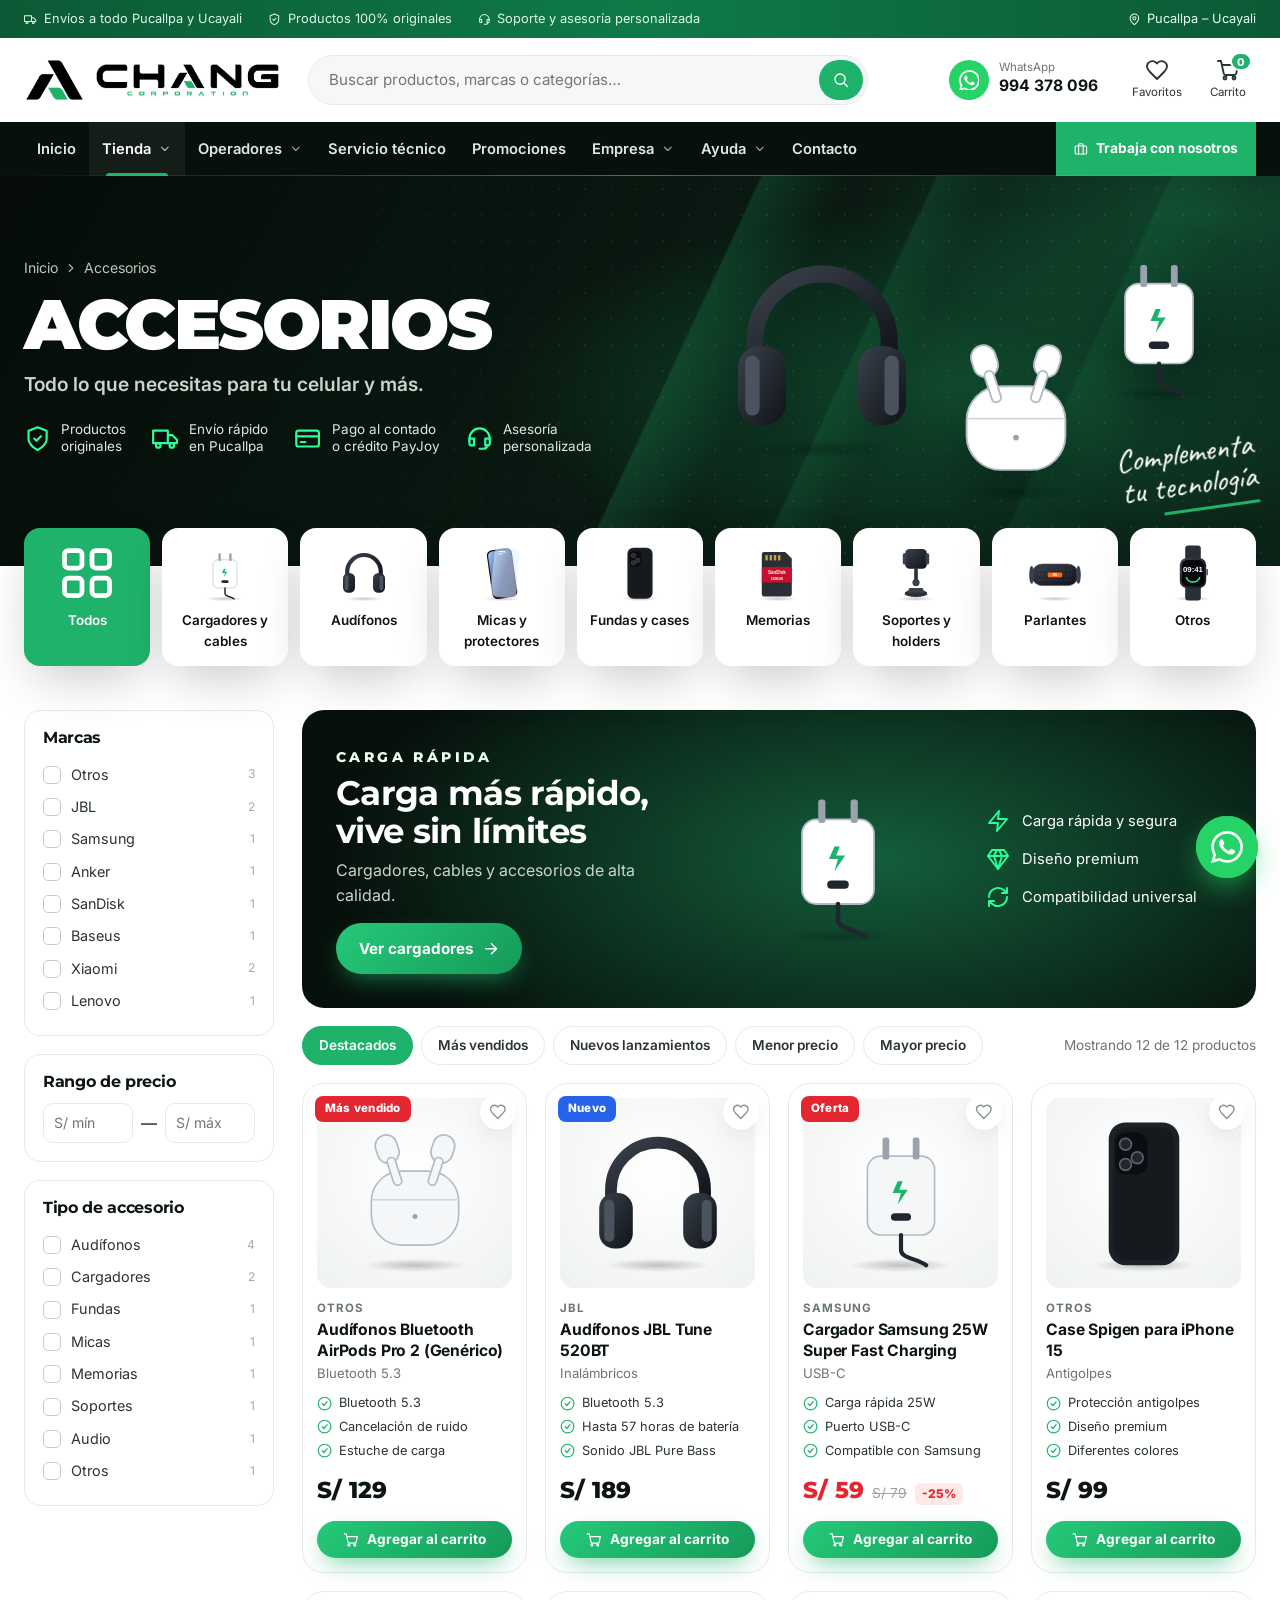
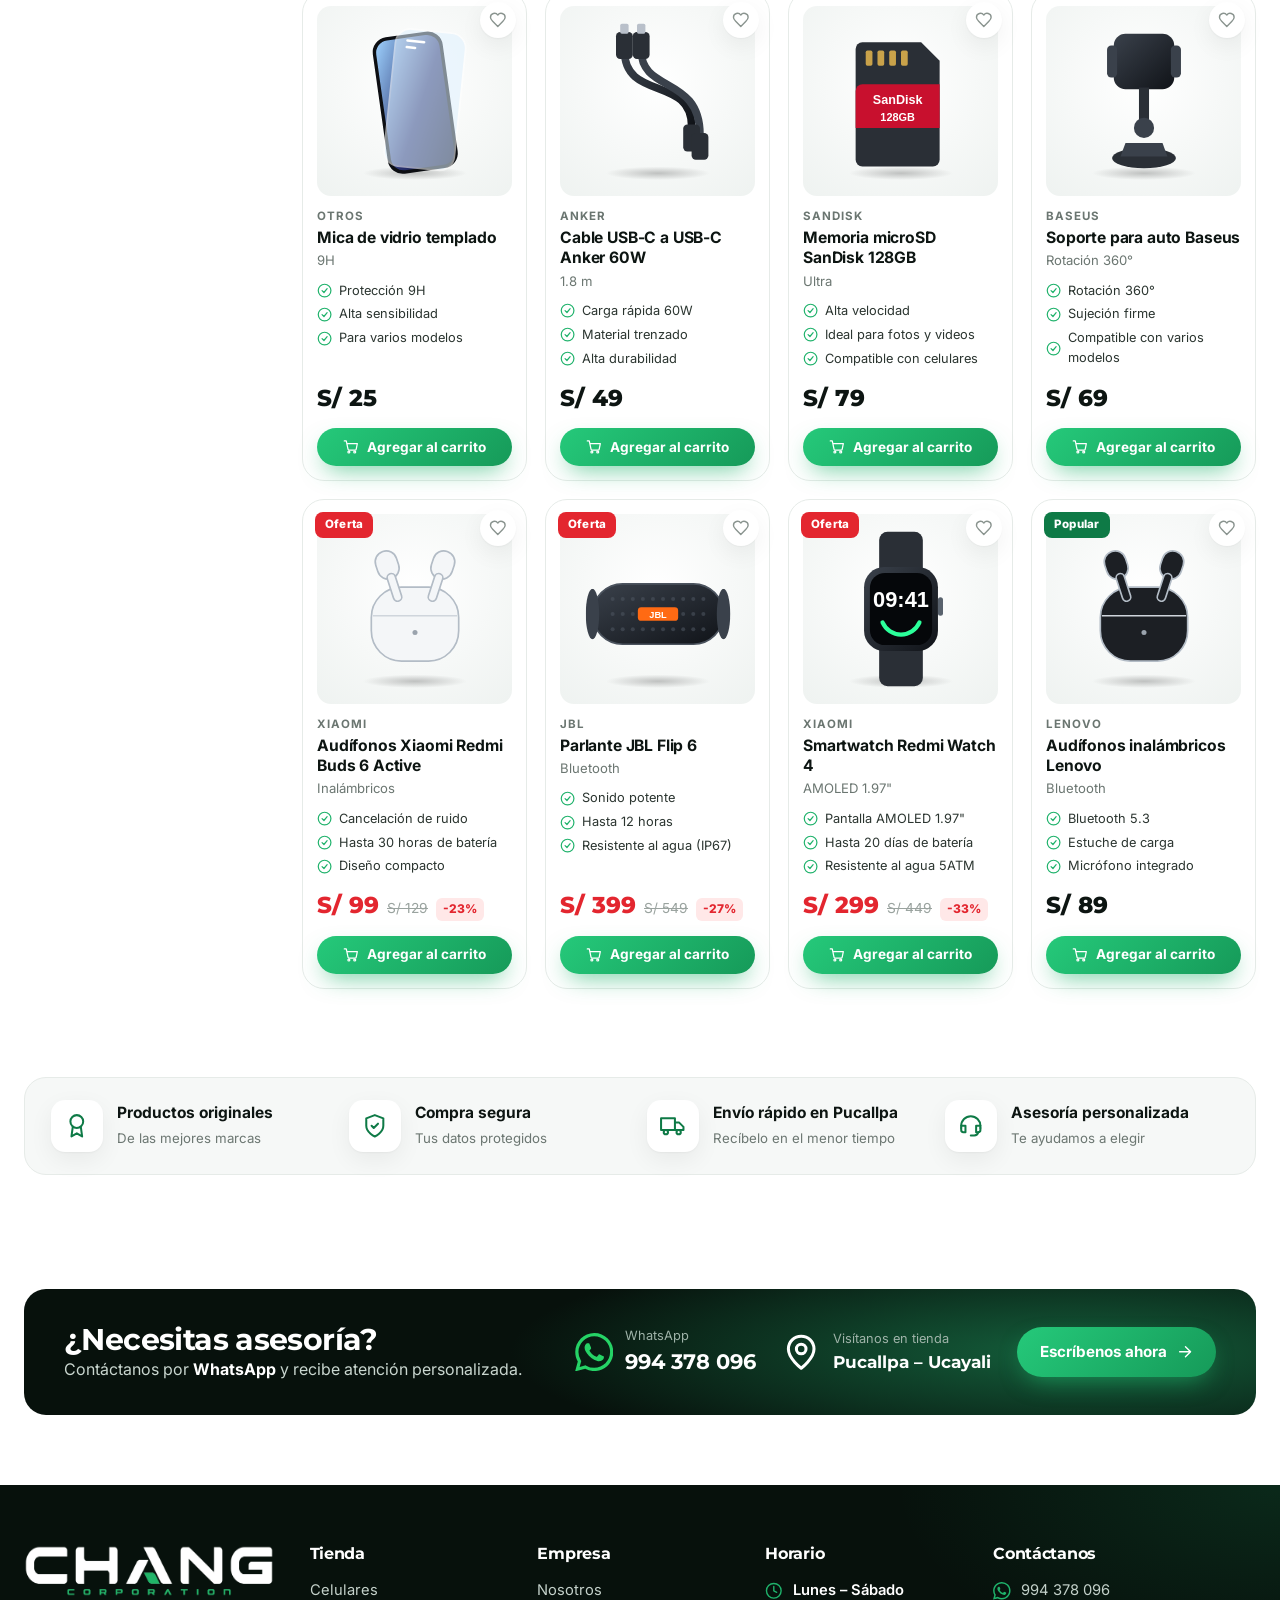
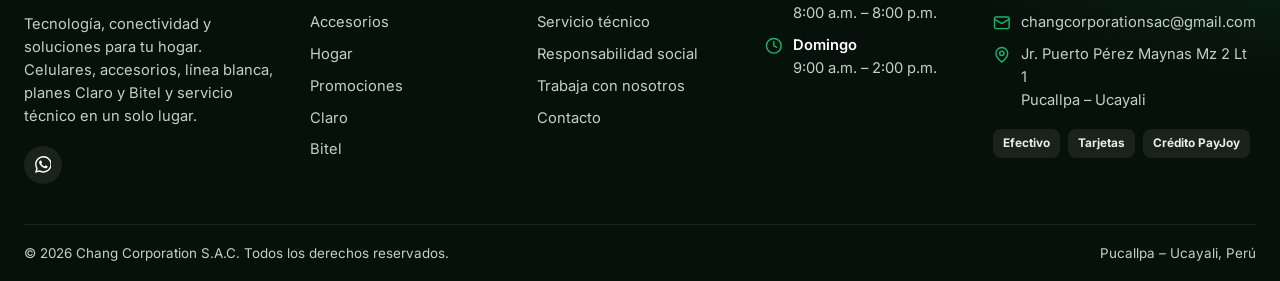
==== accesorios.html @ 21d93b14 "Chang Corporation: web con 47 celulares reales y precios Co-Authored-By: Claude Opus 4.8 <noreply@an" ====
<!DOCTYPE html>
<html lang="es">
<head>
<meta charset="utf-8">
<meta name="viewport" content="width=device-width,initial-scale=1">
<title>Accesorios | Chang Corporation – Pucallpa</title>
<meta name="description" content="Audífonos, cargadores, cables, micas, cases, memorias y más para tu celular en Pucallpa.">
<meta name="theme-color" content="#07110c">
<meta property="og:type" content="website">
<meta property="og:title" content="Accesorios | Chang Corporation – Pucallpa">
<meta property="og:description" content="Audífonos, cargadores, cables, micas, cases, memorias y más para tu celular en Pucallpa.">
<meta property="og:image" content="img/og-image.jpg">
<link rel="icon" type="image/png" href="img/favicon-32.png">
<link rel="apple-touch-icon" href="img/apple-touch-icon.png">
<link rel="preconnect" href="https://fonts.googleapis.com">
<link rel="preconnect" href="https://fonts.gstatic.com" crossorigin>
<link href="https://fonts.googleapis.com/css2?family=Caveat:wght@600;700&family=Inter:wght@400;500;600;700;800&family=Montserrat:ital,wght@0,600;0,700;0,800;0,900;1,900&display=swap" rel="stylesheet">
<link rel="stylesheet" href="css/styles.css">
</head>
<body data-page="accesorios">
<div class="loader"><img src="img/icono-a.png" alt=""></div>
<div id="site-header"></div>
<main>
<section class="phero "><div class="slide-bg"></div><div class="wrap">
  <div class="reveal-s ph-txt">
    <div class="crumbs"><a href="index.html">Inicio</a><span data-ic="right"></span><span>Accesorios</span></div>
    <h1>Accesorios</h1><p class="lead">Todo lo que necesitas para tu celular y más.</p>
    <div class="s-feats"><div><span data-ic="shield"></span><span>Productos<br>originales</span></div><div><span data-ic="truck"></span><span>Envío rápido<br>en Pucallpa</span></div><div><span data-ic="card"></span><span>Pago al contado<br>o crédito PayJoy</span></div><div><span data-ic="headset"></span><span>Asesoría<br>personalizada</span></div></div>
  </div>
  <div class="phero-art"><div class="art-abs float" data-art="headphones|#222" style="width:250px;left:4%;top:20px"></div><div class="art-abs float2" data-art="earbuds|#fff" style="width:190px;left:42%;top:110px"></div><div class="art-abs float3" data-art="charger|#fff" style="width:170px;right:2%;top:30px"></div><div class="script">Complementa<br>tu tecnología</div></div>
</div></section><div class="wrap"><div class="subcats "><button class="sc on" data-sub="all"><span class="sc-art"><span data-ic="grid"></span></span>Todos</button><button class="sc " data-sub="Cargadores"><span class="sc-art" data-art="charger|#fff"></span>Cargadores y cables</button><button class="sc " data-sub="Audífonos"><span class="sc-art" data-art="headphones|#222"></span>Audífonos</button><button class="sc " data-sub="Micas"><span class="sc-art" data-art="glass|#9fd3ff"></span>Micas y protectores</button><button class="sc " data-sub="Fundas"><span class="sc-art" data-art="case|#1d2127"></span>Fundas y cases</button><button class="sc " data-sub="Memorias"><span class="sc-art" data-art="microsd|#c8102e"></span>Memorias</button><button class="sc " data-sub="Soportes"><span class="sc-art" data-art="holder|#222"></span>Soportes y holders</button><button class="sc " data-sub="Audio"><span class="sc-art" data-art="speaker|#222"></span>Parlantes</button><button class="sc " data-sub="Otros"><span class="sc-art" data-art="watch|#222"></span>Otros</button></div></div><section class="sec-sm"><div class="wrap"><div class="catalog" data-catalog data-cat="accesorios">
  <aside class="side">
    
    <div class="side-box"><h4>Marcas</h4><div data-f="marcas"></div></div>
    <div class="side-box"><h4>Rango de precio</h4><div class="range"><input name="min" type="number" min="0" placeholder="S/ mín"><span>—</span><input name="max" type="number" min="0" placeholder="S/ máx"></div></div>
    <div class="side-box"><h4>Tipo de accesorio</h4><div data-f="tipos"></div></div>
    <button class="btn btn-g btn-block filters-close" data-close>Ver resultados</button>
  </aside>
  <div>
    <div class="feat  rv"><div><span class="tag">CARGA RÁPIDA</span><h3>Carga más rápido, vive sin límites</h3><p>Cargadores, cables y accesorios de alta calidad.</p><a class="btn btn-g" href="#" data-sub="Cargadores">Ver cargadores <span data-ic="arrow"></span></a></div>
  <div class="f-art float" data-art="charger|#fff"></div><ul><li><span data-ic="zap"></span>Carga rápida y segura</li><li><span data-ic="gem"></span>Diseño premium</li><li><span data-ic="refresh"></span>Compatibilidad universal</li></ul></div>
    <div class="toolbar"><button class="pill filters-btn" data-openfilters><span data-ic="filter"></span> Filtros</button><button class="pill on" data-sort="dest">Destacados</button><button class="pill " data-sort="top">Más vendidos</button><button class="pill " data-sort="new">Nuevos lanzamientos</button><button class="pill " data-sort="low">Menor precio</button><button class="pill " data-sort="high">Mayor precio</button><span class="count" data-count></span></div>
    <div class="pgrid" data-grid></div>
  </div>
</div></div></section><section class="sec-sm"><div class="wrap"><div class="bens  rv"><div class="ben"><span class="b-ic" data-ic="award"></span><span><b>Productos originales</b><small>De las mejores marcas</small></span></div><div class="ben"><span class="b-ic" data-ic="shield"></span><span><b>Compra segura</b><small>Tus datos protegidos</small></span></div><div class="ben"><span class="b-ic" data-ic="truck"></span><span><b>Envío rápido en Pucallpa</b><small>Recíbelo en el menor tiempo</small></span></div><div class="ben"><span class="b-ic" data-ic="headset"></span><span><b>Asesoría personalizada</b><small>Te ayudamos a elegir</small></span></div></div></div></section>
</main>
<div id="site-footer"></div>
<script src="js/data.js"></script>
<script src="js/app.js"></script>
</body>
</html>
---- css/styles.css ----
/* =========================================================
   CHANG CORPORATION S.A.C. — Estilos
   ========================================================= */
:root{
  --g:#1fb26b; --g2:#17a05e; --g3:#0e7a46; --gl:#e9f8f0; --glow:#2bff9a;
  --ink:#0d1512; --ink2:#2b3530; --mut:#6b7671; --line:#e6ebe8; --bg:#f6f8f7;
  --dk:#07110c; --dk2:#0c1a13; --dk3:#12261c;
  --red:#e3262f; --claro:#da291c; --bitel:#ffd100; --bitelb:#0b2d6b;
  --r:16px; --r2:22px; --sh:0 1px 2px rgba(13,21,18,.04),0 8px 24px rgba(13,21,18,.06);
  --sh2:0 20px 50px -12px rgba(13,21,18,.25);
  --head:'Montserrat',system-ui,sans-serif; --body:'Inter',system-ui,-apple-system,'Segoe UI',Roboto,sans-serif;
  --w:1280px;
}
*{box-sizing:border-box;margin:0;padding:0}
html{scroll-behavior:smooth}
body{font-family:var(--body);color:var(--ink);background:#fff;line-height:1.55;-webkit-font-smoothing:antialiased;overflow-x:hidden}
img{max-width:100%;display:block}
a{color:inherit;text-decoration:none}
button,input,select,textarea{font:inherit;color:inherit}
button{cursor:pointer;border:0;background:none}
.wrap{max-width:var(--w);margin:0 auto;padding:0 24px}
.ico{width:1em;height:1em;flex:none;display:inline-block;vertical-align:middle}
h1,h2,h3,h4{font-family:var(--head);line-height:1.12;letter-spacing:-.02em}
.sr{position:absolute;width:1px;height:1px;overflow:hidden;clip:rect(0 0 0 0)}

/* ---------- Buttons ---------- */
.btn{display:inline-flex;align-items:center;gap:.6em;padding:.9em 1.5em;border-radius:999px;font-weight:700;font-size:.95rem;transition:.25s;white-space:nowrap;position:relative;overflow:hidden}
.btn .ico{font-size:1.15em;transition:transform .25s}
.btn:hover .ico:last-child{transform:translateX(3px)}
.btn-g{background:linear-gradient(135deg,#25c97a,#169a59);color:#fff;box-shadow:0 10px 24px -8px rgba(31,178,107,.7)}
.btn-g:hover{transform:translateY(-2px);box-shadow:0 16px 30px -10px rgba(31,178,107,.85)}
.btn-o{border:1.5px solid rgba(255,255,255,.35);color:#fff;backdrop-filter:blur(6px);background:rgba(255,255,255,.06)}
.btn-o:hover{background:rgba(255,255,255,.14);border-color:#fff}
.btn-ol{border:1.5px solid var(--g);color:var(--g3)}
.btn-ol:hover{background:var(--g);color:#fff}
.btn-w{background:#fff;color:var(--ink)}
.btn-w:hover{transform:translateY(-2px)}
.btn-red{background:var(--claro);color:#fff}.btn-red:hover{background:#b91f14}
.btn-y{background:var(--bitel);color:var(--bitelb)}.btn-y:hover{background:#ffdf3d}
.btn-sm{padding:.6em 1.1em;font-size:.85rem}
.btn-block{width:100%;justify-content:center}
.link-more{color:var(--g3);font-weight:600;font-size:.9rem;display:inline-flex;align-items:center;gap:.4em}
.link-more:hover{gap:.7em}

/* ---------- Topbar ---------- */
.topbar{background:linear-gradient(90deg,#0b5a35,#0f7a47 50%,#0b5a35);color:#e8fff3;font-size:.8rem}
.topbar .wrap{display:flex;align-items:center;justify-content:space-between;height:38px;gap:16px}
.topbar .tb-items{display:flex;gap:26px}
.topbar .tb-items span{display:flex;align-items:center;gap:7px;opacity:.95}
.topbar .tb-right{display:flex;align-items:center;gap:16px}
.topbar .soc{display:flex;gap:10px}
.topbar .soc a{opacity:.85;font-size:1rem}.topbar .soc a:hover{opacity:1}

/* ---------- Header ---------- */
.header{position:sticky;top:0;z-index:60;background:rgba(255,255,255,.92);backdrop-filter:saturate(1.6) blur(14px);transition:box-shadow .3s}
.header.scrolled{box-shadow:0 8px 30px -12px rgba(0,0,0,.18)}
.hd-main .wrap{display:flex;align-items:center;gap:28px;height:84px;transition:height .3s}
.header.scrolled .hd-main .wrap{height:68px}
.brand{display:flex;align-items:center;gap:10px;flex:none}
.brand .b-ico{height:44px;width:auto;transition:transform .5s}
.brand:hover .b-ico{transform:rotate(-8deg) scale(1.05)}
.brand .b-txt{height:34px;width:auto}
.search{flex:1;max-width:560px;position:relative}
.search form{display:flex;align-items:center;background:var(--bg);border:1.5px solid var(--line);border-radius:999px;padding:4px 4px 4px 20px;transition:.2s}
.search form:focus-within{border-color:var(--g);background:#fff;box-shadow:0 0 0 4px rgba(31,178,107,.12)}
.search input{flex:1;border:0;background:none;outline:0;font-size:.95rem;min-width:0}
.search button{background:var(--g);color:#fff;border-radius:999px;width:44px;height:40px;display:grid;place-items:center;font-size:1.1rem}
.search button:hover{background:var(--g3)}
.sugg{position:absolute;top:calc(100% + 8px);left:0;right:0;background:#fff;border-radius:var(--r);box-shadow:var(--sh2);padding:8px;display:none;max-height:420px;overflow:auto;z-index:90}
.sugg.on{display:block}
.sugg a{display:flex;align-items:center;gap:12px;padding:8px;border-radius:10px}
.sugg a:hover{background:var(--bg)}
.sugg .s-art{width:44px;height:44px;border-radius:10px;background:var(--bg);flex:none;display:grid;place-items:center;overflow:hidden}
.sugg .s-art svg,.sugg .s-art img{width:38px;height:38px;object-fit:contain}
.sugg b{font-size:.9rem;display:block}
.sugg small{color:var(--g3);font-weight:700}
.sugg .s-empty{padding:14px;color:var(--mut);font-size:.9rem}
.hd-actions{display:flex;align-items:center;gap:8px;margin-left:auto}
.hd-wa{display:flex;align-items:center;gap:10px;padding:6px 16px 6px 6px;border-radius:999px;transition:.2s}
.hd-wa:hover{background:var(--gl)}
.hd-wa .wa-c{width:40px;height:40px;border-radius:50%;background:#25d366;color:#fff;display:grid;place-items:center;font-size:1.3rem}
.hd-wa small{display:block;font-size:.72rem;color:var(--mut);line-height:1}
.hd-wa b{font-size:.98rem;line-height:1.2}
.hd-btn{position:relative;display:flex;flex-direction:column;align-items:center;gap:2px;font-size:.72rem;color:var(--ink2);padding:6px 10px;border-radius:12px;transition:.2s}
.hd-btn .ico{font-size:1.5rem}
.hd-btn:hover{background:var(--bg);color:var(--g3)}
.hd-btn .count{position:absolute;top:0;right:4px;background:var(--g);color:#fff;font-size:.68rem;font-weight:800;min-width:19px;height:19px;border-radius:99px;display:grid;place-items:center;padding:0 5px;border:2px solid #fff}
.hd-btn .count.bump{animation:bump .5s}
@keyframes bump{40%{transform:scale(1.45)}}
.burger{display:none;font-size:1.6rem;padding:6px}

/* ---------- Nav (mega menu) ---------- */
.nav{background:var(--dk);position:relative}
.nav::after{content:"";position:absolute;left:0;right:0;bottom:0;height:1px;background:linear-gradient(90deg,transparent,rgba(43,255,154,.5),transparent)}
.nav .wrap{display:flex;align-items:stretch;height:54px}
.nav-list{display:flex;list-style:none;flex:1}
.nav-item{position:relative;display:flex}
.nav-link{display:flex;align-items:center;gap:7px;padding:0 14px;white-space:nowrap;color:#dfe9e4;font-weight:600;font-size:.92rem;transition:.2s;position:relative}
.nav-link .ico{font-size:1.15rem;opacity:.9}
.nav-link .chev{font-size:.85rem;transition:transform .25s;opacity:.7}
.nav-link::after{content:"";position:absolute;left:17px;right:17px;bottom:0;height:3px;border-radius:3px 3px 0 0;background:var(--g);transform:scaleX(0);transition:transform .25s}
.nav-item:hover>.nav-link,.nav-link.active{color:#fff;background:rgba(255,255,255,.05)}
.nav-item:hover>.nav-link::after,.nav-link.active::after{transform:scaleX(1)}
.nav-item:hover .chev{transform:rotate(180deg)}
.nav-cta{margin-left:auto;display:flex;align-items:center}
.nav-cta a{display:flex;align-items:center;gap:8px;height:100%;padding:0 18px;white-space:nowrap;font-size:.86rem!important;background:var(--g);color:#fff;font-weight:700;font-size:.9rem}
.nav-cta a:hover{background:var(--g2)}
.mega{position:absolute;top:100%;left:0;min-width:330px;background:#fff;border-radius:0 0 var(--r) var(--r);box-shadow:0 30px 60px -15px rgba(0,0,0,.35);padding:12px;opacity:0;visibility:hidden;transform:translateY(10px);transition:.25s;z-index:70}
.nav-item:hover .mega,.nav-item:focus-within .mega{opacity:1;visibility:visible;transform:none}
.mega.wide{display:grid;grid-template-columns:330px 260px;gap:12px;min-width:auto}
.mega a.mi{display:flex;align-items:center;gap:14px;padding:12px;border-radius:12px;transition:.2s}
.mega a.mi:hover{background:var(--gl)}
.mega .mi-ic{width:42px;height:42px;border-radius:12px;background:var(--bg);display:grid;place-items:center;font-size:1.3rem;color:var(--ink);flex:none;transition:.2s}
.mega a.mi:hover .mi-ic{background:var(--g);color:#fff}
.mega .mi b{display:block;font-size:.93rem}
.mega .mi small{color:var(--mut);font-size:.8rem}
.mega .mi .chev-r{margin-left:auto;color:#b5bdb9}
.mega .ic-claro{background:var(--claro)!important;color:#fff!important}
.mega .ic-bitel{background:var(--bitel)!important;color:var(--bitelb)!important}
.mega-promo{border-radius:14px;overflow:hidden;background:radial-gradient(120% 90% at 100% 0%,#1d6d45 0%,var(--dk2) 60%);color:#fff;padding:20px;display:flex;flex-direction:column;justify-content:flex-end;min-height:260px;position:relative}
.mega-promo .mp-art{position:absolute;top:10px;right:-10px;width:170px;opacity:.95}
.mega-promo small{color:var(--glow);font-weight:700;letter-spacing:.12em;font-size:.7rem}
.mega-promo h4{font-size:1.25rem;margin:6px 0 12px}

/* ---------- Mobile drawer ---------- */
.drawer-bg{position:fixed;inset:0;background:rgba(4,10,7,.55);backdrop-filter:blur(3px);opacity:0;visibility:hidden;transition:.3s;z-index:95}
.drawer-bg.on{opacity:1;visibility:visible}
.mnav{position:fixed;top:0;left:0;bottom:0;width:min(86vw,360px);background:#fff;z-index:100;transform:translateX(-100%);transition:transform .35s cubic-bezier(.2,.8,.2,1);display:flex;flex-direction:column}
.mnav.on{transform:none}
.mnav-hd{display:flex;align-items:center;justify-content:space-between;padding:16px 18px;border-bottom:1px solid var(--line)}
.mnav-hd img{height:30px}
.mnav-body{overflow:auto;padding:10px 12px 30px;flex:1}
.mnav details{border-bottom:1px solid var(--line)}
.mnav summary,.mnav .m-link{display:flex;align-items:center;gap:12px;padding:14px 8px;font-weight:600;list-style:none;cursor:pointer}
.mnav summary::-webkit-details-marker{display:none}
.mnav summary .chev{margin-left:auto;transition:.25s}
.mnav details[open] summary .chev{transform:rotate(180deg)}
.mnav .m-link{border-bottom:1px solid var(--line)}
.mnav .m-sub a{display:flex;gap:10px;align-items:center;padding:10px 8px 10px 44px;color:var(--ink2);font-size:.93rem}
.mnav .m-sub a:hover{color:var(--g3)}
.mnav .m-ic{width:34px;height:34px;border-radius:10px;background:var(--bg);display:grid;place-items:center;font-size:1.1rem}
.mnav-ft{padding:16px;border-top:1px solid var(--line)}

/* ---------- Cart drawer ---------- */
.cart{position:fixed;top:0;right:0;bottom:0;width:min(94vw,420px);background:#fff;z-index:100;transform:translateX(100%);transition:transform .35s cubic-bezier(.2,.8,.2,1);display:flex;flex-direction:column}
.cart.on{transform:none}
.cart-hd{display:flex;align-items:center;justify-content:space-between;padding:20px;border-bottom:1px solid var(--line)}
.cart-hd h3{font-size:1.2rem;display:flex;align-items:center;gap:10px}
.x-btn{width:38px;height:38px;border-radius:50%;display:grid;place-items:center;font-size:1.2rem;background:var(--bg)}
.x-btn:hover{background:var(--line)}
.cart-body{flex:1;overflow:auto;padding:12px 20px}
.cart-empty{text-align:center;padding:60px 10px;color:var(--mut)}
.cart-empty .ico{font-size:3rem;color:#c9d2cd;margin-bottom:12px}
.ci{display:flex;gap:12px;padding:14px 0;border-bottom:1px solid var(--line);align-items:center}
.ci-art{width:64px;height:64px;border-radius:12px;background:var(--bg);display:grid;place-items:center;flex:none;overflow:hidden}
.ci-art svg,.ci-art img{width:54px;height:54px;object-fit:contain}
.ci-info{flex:1;min-width:0}
.ci-info b{font-size:.88rem;display:block;line-height:1.3}
.ci-info .pr{color:var(--g3);font-weight:800;font-size:.95rem}
.qty{display:inline-flex;align-items:center;border:1px solid var(--line);border-radius:99px;margin-top:6px}
.qty button{width:28px;height:28px;display:grid;place-items:center}
.qty span{min-width:22px;text-align:center;font-weight:700;font-size:.85rem}
.ci-del{color:#a3aca8;font-size:1.1rem;padding:6px}.ci-del:hover{color:var(--red)}
.cart-ft{padding:20px;border-top:1px solid var(--line);background:var(--bg)}
.cart-tot{display:flex;justify-content:space-between;align-items:baseline;margin-bottom:6px}
.cart-tot b{font-size:1.5rem;font-family:var(--head)}
.cart-ft p{font-size:.8rem;color:var(--mut);margin-bottom:14px}
.btn-wa{background:#25d366;color:#fff;box-shadow:0 10px 24px -10px rgba(37,211,102,.8)}
.btn-wa:hover{background:#1ebe5a}

/* ---------- Floating WA / to top / toast ---------- */
.fab-wa{position:fixed;right:22px;bottom:22px;z-index:80;width:62px;height:62px;border-radius:50%;background:#25d366;color:#fff;display:grid;place-items:center;font-size:2rem;box-shadow:0 12px 30px -6px rgba(37,211,102,.7);transition:.25s}
.fab-wa::before{content:"";position:absolute;inset:0;border-radius:50%;background:#25d366;animation:pulse 2.2s infinite;z-index:-1}
@keyframes pulse{0%{transform:scale(1);opacity:.6}100%{transform:scale(1.7);opacity:0}}
.fab-wa:hover{transform:scale(1.08)}
.fab-wa .tip{position:absolute;right:74px;background:#fff;color:var(--ink);font-size:.85rem;font-weight:600;padding:8px 14px;border-radius:12px;white-space:nowrap;box-shadow:var(--sh2);opacity:0;transform:translateX(8px);transition:.25s;pointer-events:none}
.fab-wa:hover .tip{opacity:1;transform:none}
.to-top{position:fixed;right:30px;bottom:96px;z-index:79;width:46px;height:46px;border-radius:50%;background:#fff;box-shadow:var(--sh2);display:grid;place-items:center;opacity:0;visibility:hidden;transition:.3s}
.to-top.on{opacity:1;visibility:visible}
.to-top img{width:22px}
.toast{position:fixed;left:50%;bottom:30px;transform:translate(-50%,30px);background:var(--dk);color:#fff;padding:12px 18px 12px 14px;border-radius:14px;display:flex;align-items:center;gap:10px;font-size:.92rem;z-index:120;opacity:0;visibility:hidden;transition:.35s;box-shadow:var(--sh2)}
.toast.on{opacity:1;visibility:visible;transform:translate(-50%,0)}
.toast .t-ic{width:28px;height:28px;border-radius:50%;background:var(--g);display:grid;place-items:center}
.toast a{color:var(--glow);font-weight:700;margin-left:6px}

/* ---------- Loader ---------- */
.loader{position:fixed;inset:0;background:#fff;z-index:200;display:grid;place-items:center;transition:opacity .5s,visibility .5s}
.loader.off{opacity:0;visibility:hidden}
.loader img{width:70px;animation:ld 1.1s ease-in-out infinite}
@keyframes ld{50%{transform:scale(.85);opacity:.6}}

/* ---------- Hero slider ---------- */
.hero{position:relative;background:var(--dk);color:#fff;overflow:hidden}
.slides{position:relative;display:grid;min-height:610px}
.slide{position:relative;grid-area:1/1;opacity:0;visibility:hidden;transition:opacity .9s,visibility .9s}
.slide.on{opacity:1;visibility:visible}
.slide-bg{position:absolute;inset:0;background:
  radial-gradient(60% 80% at 75% 55%,rgba(31,178,107,.35),transparent 60%),
  radial-gradient(40% 50% at 95% 10%,rgba(43,255,154,.18),transparent 70%),
  linear-gradient(120deg,#050c08 0%,#0a1a12 55%,#0b2318 100%)}
.slide-bg::before{content:"";position:absolute;inset:0;background:
  linear-gradient(115deg,transparent 52%,rgba(43,255,154,.13) 52.2%,transparent 58%),
  linear-gradient(115deg,transparent 64%,rgba(43,255,154,.09) 64.2%,transparent 68%),
  linear-gradient(115deg,transparent 80%,rgba(43,255,154,.07) 80.3%,transparent 86%)}
.slide-bg::after{content:"";position:absolute;inset:0;background-image:radial-gradient(rgba(255,255,255,.07) 1px,transparent 1px);background-size:26px 26px;mask-image:linear-gradient(90deg,transparent,#000 60%)}
.slide .wrap{position:relative;height:100%;display:grid;grid-template-columns:1.05fr 1fr;align-items:center;gap:30px;padding-bottom:50px}
.s-eyebrow{color:var(--glow);font-family:var(--head);font-weight:700;letter-spacing:.42em;font-size:.78rem;text-transform:uppercase;margin-bottom:14px}
.s-title{font-size:clamp(2.4rem,5.4vw,4.4rem);font-weight:900;text-transform:uppercase;line-height:.98;letter-spacing:-.03em}
.s-title em{font-style:italic;color:var(--g);background:linear-gradient(90deg,#2bff9a,#1fb26b);-webkit-background-clip:text;background-clip:text;color:transparent;display:inline-block;padding-right:.08em}
.s-text{font-size:1.12rem;color:#c9d6cf;margin:18px 0 22px;max-width:480px}
.s-feats{display:flex;gap:26px;margin-bottom:28px;flex-wrap:wrap}
.s-feats div{display:flex;align-items:center;gap:10px;font-size:.84rem;line-height:1.25;color:#dfe9e4}
.s-feats .ico{font-size:1.7rem;color:#fff}
.s-btns{display:flex;gap:12px;flex-wrap:wrap}
.s-art{position:relative;height:100%;display:flex;align-items:center;justify-content:center}
.s-art .stage{position:relative;width:100%;height:470px}
.s-badge{position:absolute;right:-10px;width:220px;top:50%;transform:translateY(-50%);text-align:left;z-index:3}
.s-badge small{font-family:var(--head);letter-spacing:.2em;font-weight:800;font-size:.9rem;color:#fff}
.s-badge h3{font-size:2rem;font-weight:500;margin:4px 0 8px}
.s-badge p{color:#c9d6cf;margin-bottom:14px;line-height:1.35}
.float{animation:float 6s ease-in-out infinite}
.float2{animation:float 7s ease-in-out -2s infinite}
.float3{animation:float 8s ease-in-out -4s infinite}
@keyframes float{50%{transform:translateY(-14px)}}
.rock{position:absolute;bottom:20px;left:8%;right:22%;height:70px;background:radial-gradient(60% 100% at 50% 100%,#1e2d25,#0b140f 70%);border-radius:50% 50% 8px 8px/100% 100% 8px 8px;filter:drop-shadow(0 -6px 20px rgba(43,255,154,.25))}
.hero-ctrl{position:absolute;inset:0;pointer-events:none}
.h-arrow{pointer-events:auto;position:absolute;top:50%;transform:translateY(-50%);width:48px;height:48px;border-radius:50%;background:rgba(255,255,255,.08);border:1px solid rgba(255,255,255,.15);color:#fff;display:grid;place-items:center;font-size:1.3rem;backdrop-filter:blur(8px);transition:.2s;z-index:5}
.h-arrow:hover{background:var(--g);border-color:var(--g)}
.h-prev{left:20px}.h-next{right:20px}
.dots{pointer-events:auto;position:absolute;bottom:78px;left:50%;transform:translateX(-50%);display:flex;gap:8px;z-index:5}
.dots button{width:9px;height:9px;border-radius:99px;background:rgba(255,255,255,.35);transition:.3s}
.dots button.on{width:30px;background:var(--g)}
.reveal-s>*{opacity:0;transform:translateY(24px)}
.slide.on .reveal-s>*{animation:sUp .8s cubic-bezier(.2,.8,.2,1) forwards}
.slide.on .reveal-s>*:nth-child(2){animation-delay:.1s}.slide.on .reveal-s>*:nth-child(3){animation-delay:.2s}
.slide.on .reveal-s>*:nth-child(4){animation-delay:.3s}.slide.on .reveal-s>*:nth-child(5){animation-delay:.4s}
@keyframes sUp{to{opacity:1;transform:none}}

/* ---------- Sections ---------- */
.sec{padding:70px 0}
.sec-sm{padding:44px 0}
.sec-gray{background:var(--bg)}
.sec-hd{display:flex;align-items:flex-end;justify-content:space-between;gap:20px;margin-bottom:28px}
.sec-hd h2{font-size:clamp(1.5rem,2.6vw,2.1rem);font-weight:800;display:flex;align-items:center;gap:12px}
.sec-hd h2 .ico{color:var(--g)}
.sec-hd h2 .ic-fire{color:#ff5a1f}
.sec-hd p{color:var(--mut);margin-top:6px}
.eyebrow{color:var(--g3);font-weight:800;letter-spacing:.2em;font-size:.75rem;text-transform:uppercase;margin-bottom:10px;display:block}
.grad-t{background:linear-gradient(90deg,var(--g3),var(--g));-webkit-background-clip:text;background-clip:text;color:transparent}

/* Category tiles */
.cats{display:grid;grid-template-columns:repeat(6,1fr);gap:18px;margin-top:-56px;position:relative;z-index:4}
.cat{background:#fff;border-radius:var(--r2);overflow:hidden;box-shadow:var(--sh2);transition:.35s cubic-bezier(.2,.8,.2,1);display:flex;flex-direction:column;border:1px solid rgba(0,0,0,.04)}
.cat:hover{transform:translateY(-8px);box-shadow:0 30px 60px -20px rgba(13,21,18,.35)}
.cat-art{height:140px;display:grid;place-items:center;background:linear-gradient(160deg,#f3f6f5,#e6ece9);position:relative;overflow:hidden}
.cat-art svg{height:118px;width:auto;transition:transform .5s}
.cat:hover .cat-art svg{transform:scale(1.08) rotate(-2deg)}
.cat-art.claro{background:linear-gradient(150deg,#ff3b2f,#b8150b)}
.cat-art.bitel{background:linear-gradient(150deg,#ffe14d,#ffc700)}
.cat-art.tec{background:linear-gradient(150deg,#16302a,#07110c)}
.cat-b{padding:14px 16px 16px;text-align:center}
.cat-b h3{font-size:1.08rem;font-weight:800}
.cat-b small{display:block;color:var(--mut);font-size:.8rem;margin:2px 0 6px}
.cat-b .link-more{font-size:.84rem}

/* Benefits strip */
.bens{display:grid;grid-template-columns:repeat(4,1fr);gap:14px;background:var(--bg);border-radius:var(--r2);padding:22px 26px;border:1px solid var(--line)}
.ben{display:flex;align-items:center;gap:14px}
.ben .b-ic{width:52px;height:52px;border-radius:14px;background:#fff;display:grid;place-items:center;font-size:1.6rem;color:var(--g3);box-shadow:var(--sh);flex:none}
.ben b{display:block;font-size:.97rem}
.ben small{color:var(--mut);font-size:.83rem}
.bens.dark{background:var(--dk2);border:0;color:#fff}
.bens.dark .b-ic{background:rgba(255,255,255,.06);color:var(--glow);box-shadow:none}
.bens.dark small{color:#9fb3a9}

/* Product cards */
.pgrid{display:grid;grid-template-columns:repeat(4,1fr);gap:18px}
.pgrid.c5{grid-template-columns:repeat(5,1fr)}
.pgrid.c6{grid-template-columns:repeat(6,1fr)}
.pc{background:#fff;border:1px solid var(--line);border-radius:var(--r2);padding:14px;display:flex;flex-direction:column;transition:.3s cubic-bezier(.2,.8,.2,1);position:relative}
.pc:hover{border-color:transparent;box-shadow:0 24px 50px -18px rgba(13,21,18,.28);transform:translateY(-4px)}
.pc-art{height:190px;border-radius:14px;background:radial-gradient(80% 80% at 50% 40%,#fff,#eef2f0);display:grid;place-items:center;margin-bottom:12px;position:relative;overflow:hidden}
.pc-art svg,.pc-art img{max-height:168px;max-width:88%;object-fit:contain;transition:transform .5s}
.pc:hover .pc-art svg,.pc:hover .pc-art img{transform:scale(1.07)}
.badge{position:absolute;top:12px;left:12px;font-size:.72rem;font-weight:800;padding:4px 10px;border-radius:8px;color:#fff;background:var(--red);z-index:2;letter-spacing:.02em}
.badge.Nuevo{background:#2563eb}.badge.Popular,.badge.Más\ vendido{background:var(--g3)}.badge.Promoción{background:var(--g)}
.fav{position:absolute;top:10px;right:10px;width:36px;height:36px;border-radius:50%;background:#fff;display:grid;place-items:center;color:#8a948f;font-size:1.1rem;box-shadow:var(--sh);z-index:2;transition:.2s}
.fav:hover{color:var(--red);transform:scale(1.1)}
.fav.on{color:var(--red)}.fav.on svg{fill:var(--red)}
.pc-brand{font-size:.72rem;font-weight:700;color:var(--mut);text-transform:uppercase;letter-spacing:.08em}
.pc h3{font-family:var(--body);font-size:.98rem;font-weight:700;letter-spacing:-.01em;line-height:1.3;margin:2px 0 2px}
.pc .sub{color:var(--mut);font-size:.82rem}
.pc ul{list-style:none;margin:10px 0 0;display:grid;gap:4px}
.pc li{font-size:.8rem;color:var(--ink2);display:flex;gap:7px;align-items:center}
.pc li .ico{color:var(--g);font-size:.95rem}
.pc-price{margin-top:auto;padding-top:12px;display:flex;align-items:baseline;gap:8px;flex-wrap:wrap}
.pc-price b{font-family:var(--head);font-size:1.45rem;font-weight:800}
.pc-price b.off{color:var(--red)}
.pc-price s{color:#9aa39f;font-size:.86rem}
.pc-price .pct{background:#ffe8e8;color:var(--red);font-size:.75rem;font-weight:800;padding:2px 7px;border-radius:6px}
.pc .btn{margin-top:12px}
.pc .pay{font-size:.74rem;color:var(--g3);font-weight:600;margin-top:4px;display:flex;align-items:center;gap:5px}

/* Horizontal compact product (home promos) */
.hscroll{display:grid;grid-auto-flow:column;grid-auto-columns:calc((100% - 4*16px)/5);gap:16px;overflow-x:auto;scroll-snap-type:x mandatory;padding:4px 2px 18px;scrollbar-width:thin}
.hscroll>*{scroll-snap-align:start}

/* Banners */
.banners{display:grid;grid-template-columns:1fr 1fr;gap:20px}
.bnr{border-radius:var(--r2);overflow:hidden;position:relative;min-height:230px;padding:32px;display:flex;flex-direction:column;justify-content:center;color:#fff;isolation:isolate;transition:.35s}
.bnr:hover{transform:translateY(-4px);box-shadow:var(--sh2)}
.bnr h3{font-size:1.9rem;font-weight:800;max-width:300px}
.bnr p{max-width:270px;margin:8px 0 18px;opacity:.9}
.bnr .b-art{position:absolute;right:20px;top:50%;transform:translateY(-50%);width:40%;max-width:270px;z-index:-1;transition:transform .5s}
.bnr .b-art svg{width:100%;height:auto;display:block;filter:drop-shadow(0 20px 30px rgba(0,0,0,.35))}
.bnr:hover .b-art{transform:translateY(-50%) scale(1.05)}
.bnr.dk{background:radial-gradient(90% 120% at 90% 50%,#1b6b44,#08150e 70%)}
.bnr.lt{background:linear-gradient(120deg,#f4f7f6,#e3ebe7);color:var(--ink)}
.bnr.red{background:radial-gradient(90% 120% at 90% 30%,#ff4b3e,#a3140b 75%)}
.bnr.yel{background:radial-gradient(90% 120% at 90% 30%,#fff07a,#ffc700 75%);color:var(--bitelb)}
.bnr .tag{font-family:var(--head);letter-spacing:.24em;font-weight:800;font-size:.85rem;margin-bottom:6px;opacity:.9}
.bnr .hasta{position:absolute;right:28px;top:22px;width:96px;height:96px;border-radius:50%;background:var(--bitel);color:var(--ink);display:grid;place-items:center;text-align:center;font-family:var(--head);font-weight:900;line-height:.9;font-size:1.9rem;transform:rotate(-8deg);box-shadow:0 10px 20px rgba(0,0,0,.25)}
.bnr .hasta small{display:block;font-size:.6rem;letter-spacing:.05em}

/* Brands marquee */
.brands{overflow:hidden;mask-image:linear-gradient(90deg,transparent,#000 8%,#000 92%,transparent)}
.brands-track{display:flex;gap:16px;width:max-content;animation:marq 38s linear infinite}
.brands:hover .brands-track{animation-play-state:paused}
@keyframes marq{to{transform:translateX(-50%)}}
.brand-chip{height:66px;min-width:150px;padding:0 26px;border-radius:14px;background:#fff;border:1px solid var(--line);display:grid;place-items:center;font-family:var(--head);font-weight:800;font-size:1.15rem;color:#38423d;letter-spacing:.02em;transition:.2s}
.brand-chip:hover{border-color:var(--g);color:var(--g3);transform:translateY(-3px)}

/* About strip */
.about{display:grid;grid-template-columns:1.05fr 1fr;gap:0;border-radius:var(--r2);overflow:hidden;background:var(--dk2);color:#fff}
.about-l{padding:48px;position:relative}
.about-l h2{font-size:2.1rem;margin-bottom:14px}
.about-l p{color:#c9d6cf;margin-bottom:22px}
.about-r{display:grid;grid-template-columns:1fr 1fr;background:#fff;color:var(--ink)}
.ab-it{padding:28px;border:1px solid var(--line);margin:-1px 0 0 -1px;text-align:center}
.ab-it .ico{font-size:2rem;color:var(--g);margin-bottom:10px}
.ab-it b{display:block;font-family:var(--head)}
.ab-it small{color:var(--mut)}
.about-l .wm{position:absolute;right:-30px;bottom:-40px;width:240px;opacity:.06}

/* Contact CTA strip */
.cta{background:radial-gradient(70% 140% at 85% 50%,#145e3b,#07110c 65%);color:#fff;border-radius:var(--r2);padding:34px 40px;display:flex;align-items:center;gap:30px;flex-wrap:wrap;position:relative;overflow:hidden}
.cta h3{font-size:1.9rem}
.cta p{color:#c9d6cf}
.cta .c-items{display:flex;gap:26px;margin-left:auto;align-items:center;flex-wrap:wrap}
.cta .c-it{display:flex;align-items:center;gap:12px}
.cta .c-it .ico{font-size:2.4rem}
.cta .c-it small{display:block;color:#9fb3a9;font-size:.8rem}
.cta .c-it b{font-size:1.3rem;font-family:var(--head)}

/* Footer */
.footer{background:var(--dk);color:#c3d0c9;margin-top:70px;position:relative;overflow:hidden}
.footer::before{content:"";position:absolute;inset:0;background:radial-gradient(50% 80% at 100% 0,rgba(31,178,107,.15),transparent 60%);pointer-events:none}
.ft-top{display:grid;grid-template-columns:1.3fr 1fr 1fr 1fr 1.3fr;gap:36px;padding:60px 0 40px;position:relative}
.ft-brand img{height:52px;margin-bottom:16px}
.ft-brand p{font-size:.92rem;max-width:280px}
.footer h4{color:#fff;font-size:1rem;margin-bottom:16px}
.footer ul{list-style:none;display:grid;gap:9px;font-size:.92rem}
.footer ul a:hover{color:var(--glow)}
.ft-ct li{display:flex;gap:10px;align-items:flex-start}
.ft-ct .ico{color:var(--g);font-size:1.1rem;margin-top:3px}
.ft-soc{display:flex;gap:10px;margin-top:18px}
.ft-soc a{width:38px;height:38px;border-radius:50%;background:rgba(255,255,255,.07);display:grid;place-items:center;font-size:1.05rem;color:#fff;transition:.2s}
.ft-soc a:hover{background:var(--g)}
.ft-pay{display:flex;flex-wrap:wrap;gap:8px;margin-top:18px}
.ft-pay span{font-size:.74rem;font-weight:700;padding:5px 10px;border-radius:8px;background:rgba(255,255,255,.07);color:#e5efe9}
.ft-bot{border-top:1px solid rgba(255,255,255,.08);padding:18px 0;font-size:.84rem;display:flex;justify-content:space-between;gap:12px;flex-wrap:wrap;position:relative}
.ft-bot a{color:var(--glow)}

/* Bottom tab bar (mobile) */
.tabbar{display:none}

/* ---------- Page hero (interior pages) ---------- */
.phero{position:relative;color:#fff;overflow:hidden;background:var(--dk)}
.phero .slide-bg{position:absolute}
.phero .wrap{position:relative;display:grid;grid-template-columns:1.1fr 1fr;gap:20px;align-items:center;min-height:330px;padding-top:30px;padding-bottom:30px}
.crumbs{font-size:.88rem;color:#b9c8c0;display:flex;align-items:center;gap:6px;margin-bottom:12px}
.crumbs a:hover{color:#fff}
.phero h1{font-size:clamp(2.4rem,5.5vw,4.6rem);font-weight:900;text-transform:uppercase;line-height:.95;letter-spacing:-.035em}
.phero h1 span{color:var(--g)}
.phero .lead{font-size:1.2rem;font-weight:600;margin:12px 0 6px}
.phero p{color:#c9d6cf;max-width:560px}
.phero .s-feats{margin:22px 0 0}
.phero-art{position:relative;height:300px}
.phero-art svg{position:absolute}
.phero .script{position:absolute;right:30px;top:30px;font-family:'Caveat',cursive;font-size:2.2rem;line-height:1;transform:rotate(-8deg);text-align:right;color:#fff;z-index:3}
.phero .script::after{content:"";display:block;height:3px;width:70%;margin:8px 0 0 auto;background:var(--g);border-radius:3px}
.phero.claro{background:#8f0f07}
.phero.claro .slide-bg{background:radial-gradient(70% 90% at 75% 50%,#ff3b2f,transparent 70%),linear-gradient(120deg,#5c0904,#a3140b 55%,#d5281b)}
.phero.claro h1,.phero.bitel h1{text-transform:none;font-size:clamp(3rem,6vw,5rem)}
.phero.bitel .slide-bg{background:radial-gradient(70% 90% at 80% 50%,rgba(255,209,0,.35),transparent 70%),linear-gradient(120deg,#07110c,#0b2318 60%,#2f3a10)}
.phero .op-side{background:rgba(0,0,0,.18);border-radius:var(--r2);padding:26px;backdrop-filter:blur(6px);border:1px solid rgba(255,255,255,.12)}
.phero.bitel .op-side{background:var(--bitel);color:var(--bitelb);border:0}
.op-side h3{font-size:1.6rem;margin-bottom:14px}
.op-side li{list-style:none;display:flex;align-items:center;gap:12px;padding:8px 0;font-weight:600}
.op-side li .ico{font-size:1.4rem}

/* Sub-category chips row */
.subcats{display:grid;grid-template-columns:repeat(9,1fr);gap:12px;margin-top:-38px;position:relative;z-index:4}
.sc{background:#fff;border-radius:16px;box-shadow:var(--sh2);padding:12px 8px;text-align:center;font-size:.84rem;font-weight:600;transition:.25s;display:flex;flex-direction:column;align-items:center;gap:6px;border:2px solid transparent;cursor:pointer}
.sc .sc-art{height:62px;display:grid;place-items:center}
.sc .sc-art svg{height:60px;width:auto}
.sc .sc-art .ico{font-size:2.2rem;color:var(--ink)}
.sc:hover{transform:translateY(-4px);border-color:var(--g)}
.sc.on{background:var(--g);color:#fff}
.sc.on .ico{color:#fff!important}
.subcats.red .sc.on{background:var(--claro)}
.subcats.yel .sc.on{background:var(--bitel);color:var(--bitelb)}
.subcats.yel .sc.on .ico{color:var(--bitelb)!important}

/* Catalog layout */
.catalog{display:grid;grid-template-columns:250px 1fr;gap:28px;align-items:start}
.side{position:sticky;top:150px;display:grid;gap:18px}
.side-box{background:#fff;border:1px solid var(--line);border-radius:var(--r);padding:18px}
.side-box h4{font-size:1rem;margin-bottom:12px;display:flex;justify-content:space-between;align-items:center}
.side-box.hd{padding:0;overflow:hidden}
.side-box.hd h4{background:var(--g);color:#fff;padding:14px 18px;margin:0}
.side-box.hd.red h4{background:var(--claro)}.side-box.hd.yel h4{background:var(--bitel);color:var(--bitelb)}
.side-box.hd .sb-list{padding:8px}
.sb-list a,.sb-list button{display:flex;align-items:center;gap:10px;padding:9px 10px;border-radius:10px;font-size:.9rem;width:100%;text-align:left;color:var(--ink2)}
.sb-list a:hover,.sb-list button:hover{background:var(--bg)}
.sb-list .on{background:var(--gl);color:var(--g3);font-weight:700}
.chk{display:flex;align-items:center;gap:10px;padding:5px 0;font-size:.9rem;cursor:pointer;color:var(--ink2)}
.chk input{appearance:none;width:18px;height:18px;border:1.5px solid #c5cdc9;border-radius:5px;display:grid;place-items:center;transition:.15s;flex:none}
.chk input:checked{background:var(--g);border-color:var(--g)}
.chk input:checked::after{content:"";width:5px;height:9px;border:solid #fff;border-width:0 2px 2px 0;transform:rotate(45deg) translate(-1px,-1px)}
.chk .n{margin-left:auto;font-size:.75rem;color:#a3aca8}
.range{display:flex;gap:8px;align-items:center}
.range input{width:100%;border:1.5px solid var(--line);border-radius:10px;padding:8px 10px;font-size:.88rem;outline:0}
.range input:focus{border-color:var(--g)}
.toolbar{display:flex;align-items:center;gap:8px;flex-wrap:wrap;margin:18px 0}
.pill{padding:8px 16px;border-radius:99px;font-size:.85rem;font-weight:600;color:var(--ink2);border:1px solid var(--line);background:#fff;transition:.2s}
.pill:hover{border-color:var(--g)}
.pill.on{background:var(--g);border-color:var(--g);color:#fff}
.toolbar .count{margin-left:auto;font-size:.85rem;color:var(--mut)}
.filters-btn{display:none}
.no-res{grid-column:1/-1;text-align:center;padding:60px 20px;color:var(--mut);background:var(--bg);border-radius:var(--r2)}

/* Featured banner inside catalog */
.feat{border-radius:var(--r2);overflow:hidden;position:relative;color:#fff;padding:34px;min-height:200px;display:grid;grid-template-columns:1.2fr .9fr .8fr;align-items:center;gap:16px;background:radial-gradient(80% 120% at 60% 50%,#145e3b,#07110c 70%)}
.feat .tag{font-family:var(--head);letter-spacing:.25em;font-weight:800;font-size:.85rem;color:#e8fff3}
.feat h3{font-size:2.1rem;margin:6px 0 8px}
.feat p{color:#c9d6cf;margin-bottom:16px}
.feat .f-art{height:180px;display:flex;justify-content:center;align-items:center}
.feat .f-art svg{height:100%}
.feat ul{list-style:none;display:grid;gap:14px}
.feat li{display:flex;align-items:center;gap:12px;font-size:.92rem}
.feat li .ico{font-size:1.5rem;color:var(--glow)}
.feat.red{background:radial-gradient(80% 120% at 60% 50%,#d5281b,#3a0502 75%)}
.feat.red li .ico{color:#fff}
.feat.blue{background:radial-gradient(80% 120% at 60% 50%,#1e5bd8,#06153a 75%)}
.feat.blue .btn{background:var(--bitel);color:var(--bitelb);box-shadow:none}

/* Plans */
.plans{display:grid;grid-template-columns:repeat(4,1fr);gap:16px}
.plan{background:#fff;border:1.5px solid var(--line);border-radius:var(--r2);padding:24px 18px;text-align:center;position:relative;transition:.3s}
.plan:hover{transform:translateY(-6px);box-shadow:var(--sh2)}
.plan.top{border-color:var(--bitel);box-shadow:0 0 0 3px rgba(255,209,0,.35)}
.plan.top.red{border-color:var(--claro);box-shadow:0 0 0 3px rgba(218,41,28,.2)}
.plan .pop{position:absolute;top:-12px;left:50%;transform:translateX(-50%);background:var(--bitelb);color:#fff;font-size:.72rem;font-weight:800;padding:4px 12px;border-radius:99px;white-space:nowrap}
.plan.red .pop{background:var(--claro)}
.plan h4{font-family:var(--body);font-size:1.02rem;font-weight:700}
.plan .gb{font-family:var(--head);font-weight:900;font-size:2.1rem;margin:6px 0 2px;line-height:1}
.plan.red .gb,.plan.red .pr{color:var(--claro)}
.plan.yel .gb,.plan.yel .pr{color:#e0a800}
.plan .apps{display:flex;justify-content:center;gap:6px;margin:12px 0}
.plan .apps span{width:26px;height:26px;border-radius:7px;display:grid;place-items:center;color:#fff;font-size:.85rem}
.plan .calls{font-size:.86rem;color:var(--ink2);display:flex;align-items:center;justify-content:center;gap:6px;margin-bottom:12px}
.plan .pr{font-family:var(--head);font-weight:900;font-size:1.9rem}
.plan .pr small{font-size:.8rem;font-weight:600;color:var(--mut)}
.plan .btn{margin-top:14px}
.ref-note{font-size:.8rem;color:var(--mut);margin-top:12px;display:flex;align-items:center;gap:6px}

/* Steps */
.steps{display:grid;grid-template-columns:repeat(4,1fr);gap:16px;counter-reset:st}
.step{background:#fff;border:1px solid var(--line);border-radius:var(--r2);padding:22px;position:relative;display:flex;gap:14px;align-items:flex-start}
.step .s-ic{width:56px;height:56px;border-radius:50%;background:var(--g);color:#fff;display:grid;place-items:center;font-size:1.5rem;flex:none;box-shadow:0 0 0 6px var(--gl)}
.step small{color:var(--g3);font-weight:800}
.step b{display:block;font-family:var(--head);font-size:1.05rem}
.step p{font-size:.85rem;color:var(--mut)}
.step:not(:last-child)::after{content:"";position:absolute;right:-13px;top:50%;width:10px;height:10px;border-top:2px solid var(--g);border-right:2px solid var(--g);transform:translateY(-50%) rotate(45deg);z-index:2}

/* Service cards */
.svc{background:#fff;border:1px solid var(--line);border-radius:var(--r2);overflow:hidden;display:flex;flex-direction:column;transition:.3s;position:relative}
.svc:hover{transform:translateY(-5px);box-shadow:var(--sh2)}
.svc-art{height:150px;background:linear-gradient(150deg,#16302a,#07110c);display:grid;place-items:center;color:var(--glow);font-size:4rem;position:relative;overflow:hidden}
.svc-art::after{content:"";position:absolute;inset:0;background:radial-gradient(50% 60% at 50% 60%,rgba(43,255,154,.25),transparent 70%)}
.svc-b{padding:18px;display:flex;flex-direction:column;flex:1}
.svc-b h3{font-size:1.1rem;margin-bottom:10px}
.svc-b li{list-style:none;font-size:.85rem;display:flex;gap:8px;align-items:center;color:var(--ink2);padding:2px 0}
.svc-b li .ico{color:var(--g)}
.svc-b .from{margin-top:auto;padding-top:12px;font-size:.8rem;color:var(--mut)}
.svc-b .from b{display:block;font-family:var(--head);font-size:1.6rem;color:var(--ink)}

/* Info cards */
.icards{display:grid;grid-template-columns:repeat(3,1fr);gap:18px}
.icard{background:#fff;border:1px solid var(--line);border-radius:var(--r2);padding:28px;display:flex;gap:18px;transition:.3s}
.icard:hover{box-shadow:var(--sh2);transform:translateY(-4px)}
.icard .i-ic{width:70px;height:70px;border-radius:50%;background:var(--g);color:#fff;display:grid;place-items:center;font-size:2rem;flex:none;box-shadow:0 0 0 8px var(--gl)}
.icard h3{font-size:1.3rem;margin-bottom:8px}
.icard p,.icard li{color:var(--ink2);font-size:.92rem}
.icard ul{list-style:none;display:grid;gap:5px}
.icard li{display:flex;gap:8px;align-items:center}
.icard li .ico{color:var(--g)}

/* Stats */
.stats{display:grid;grid-template-columns:repeat(5,1fr);background:var(--dk2);border-radius:var(--r2);color:#fff;overflow:hidden}
.stat{padding:26px 22px;display:flex;gap:14px;align-items:center;border-right:1px solid rgba(255,255,255,.08)}
.stat:last-child{border:0}
.stat .ico{font-size:2.2rem;color:var(--g)}
.stat b{font-family:var(--head);font-size:1.5rem;display:block;line-height:1.1}
.stat small{color:#9fb3a9;font-size:.82rem}

/* Timeline */
.tl{display:grid;grid-template-columns:repeat(5,1fr);gap:10px;position:relative}
.tl::before{content:"";position:absolute;top:36px;left:10%;right:10%;height:2px;background:repeating-linear-gradient(90deg,var(--g) 0 8px,transparent 8px 14px)}
.tl-it{text-align:center;position:relative}
.tl-it .t-ic{width:72px;height:72px;border-radius:50%;background:#fff;border:2px solid var(--g);display:grid;place-items:center;margin:0 auto 12px;font-size:1.7rem;color:var(--g3);position:relative;z-index:1;transition:.3s}
.tl-it:hover .t-ic{background:var(--g);color:#fff;transform:scale(1.08)}
.tl-it b{font-family:var(--head);font-size:1.2rem;display:block}
.tl-it p{font-size:.85rem;color:var(--mut);max-width:200px;margin:4px auto 0}

/* Split blocks */
.split{display:grid;grid-template-columns:1fr 1fr;gap:20px}
.green-card{border-radius:var(--r2);overflow:hidden;position:relative;color:#fff;padding:36px;min-height:300px;display:flex;flex-direction:column;justify-content:flex-end}
.green-card.env{background:radial-gradient(70% 100% at 85% 40%,#2fa35f,#0a2a19 70%)}
.green-card.soc{background:radial-gradient(70% 100% at 85% 40%,#1c5b3c,#07110c 70%)}
.green-card h3{font-size:1.9rem;margin-bottom:10px;max-width:420px}
.green-card p{color:#d6e5dd;max-width:440px;margin-bottom:18px}
.green-card .gc-ic{position:absolute;right:30px;top:30px;font-size:7rem;color:rgba(255,255,255,.12)}
.gc-feats{display:flex;gap:22px;margin-top:20px;flex-wrap:wrap}
.gc-feats div{display:flex;align-items:center;gap:8px;font-size:.85rem}
.gc-feats .ico{font-size:1.4rem;color:var(--glow)}

/* Forms */
.form{background:#fff;border:1px solid var(--line);border-radius:var(--r2);padding:28px}
.form h3{font-size:1.4rem;margin-bottom:4px}
.form>p{color:var(--mut);font-size:.9rem;margin-bottom:18px}
.f-row{display:grid;grid-template-columns:1fr 1fr;gap:14px}
.fld{margin-bottom:14px}
.fld label{display:block;font-size:.85rem;font-weight:600;margin-bottom:6px}
.fld label i{color:var(--red);font-style:normal}
.fld input,.fld select,.fld textarea{width:100%;border:1.5px solid var(--line);border-radius:12px;padding:12px 14px;font-size:.93rem;outline:0;background:#fff;transition:.2s}
.fld textarea{min-height:110px;resize:vertical}
.fld input:focus,.fld select:focus,.fld textarea:focus{border-color:var(--g);box-shadow:0 0 0 4px rgba(31,178,107,.12)}
.file{border:2px dashed #cdd6d1;border-radius:14px;padding:18px;display:flex;align-items:center;gap:14px;cursor:pointer;transition:.2s}
.file:hover{border-color:var(--g);background:var(--gl)}
.file .ico{font-size:1.8rem;color:var(--g3)}
.file small{display:block;color:var(--mut);font-size:.8rem}
.file input{display:none}

/* Contact cards */
.ccards{display:grid;grid-template-columns:repeat(4,1fr);gap:16px;margin-top:-50px;position:relative;z-index:4}
.cc{background:#fff;border-radius:var(--r2);box-shadow:var(--sh2);padding:22px;display:flex;flex-direction:column;gap:14px}
.cc-top{display:flex;gap:14px;align-items:center}
.cc-top .cc-ic{width:54px;height:54px;border-radius:50%;background:var(--g);color:#fff;display:grid;place-items:center;font-size:1.6rem;flex:none}
.cc-top .cc-ic.wa{background:#25d366}
.cc-top small{display:block;color:var(--mut);font-size:.85rem;font-weight:600}
.cc-top b{font-size:1.25rem;font-family:var(--head);word-break:break-word}
.cc-top b.sm{font-size:.88rem;font-family:var(--body)}
.map{border-radius:var(--r2);overflow:hidden;border:1px solid var(--line);height:100%;min-height:380px;position:relative}
.map iframe{width:100%;height:100%;min-height:380px;border:0;display:block}
.map .btn{position:absolute;left:50%;bottom:18px;transform:translateX(-50%);background:var(--dk);color:#fff}
.hours li{list-style:none;display:flex;gap:14px;align-items:center;padding:12px 0;border-bottom:1px solid var(--line)}
.hours .ico{font-size:1.5rem;color:var(--g)}
.hours b{display:block}
.faq details{background:#fff;border:1px solid var(--line);border-radius:14px;margin-bottom:10px;transition:.2s}
.faq details[open]{border-color:var(--g);box-shadow:var(--sh)}
.faq summary{padding:18px 20px;font-weight:600;cursor:pointer;list-style:none;display:flex;justify-content:space-between;align-items:center;gap:12px}
.faq summary::-webkit-details-marker{display:none}
.faq summary .ico{transition:.25s;color:var(--g3)}
.faq details[open] summary .ico{transform:rotate(180deg)}
.faq .ans{padding:0 20px 18px;color:var(--ink2);font-size:.93rem}

/* Vacancies */
.vac{background:#fff;border:1px solid var(--line);border-radius:var(--r2);padding:24px;display:flex;flex-direction:column;gap:10px;transition:.3s}
.vac:hover{transform:translateY(-5px);box-shadow:var(--sh2)}
.vac-hd{display:flex;gap:16px;align-items:flex-start}
.vac-ic{width:60px;height:60px;border-radius:50%;background:var(--g);color:#fff;display:grid;place-items:center;font-size:1.7rem;flex:none}
.vac .area{display:inline-block;background:var(--g3);color:#fff;font-size:.7rem;font-weight:800;padding:3px 10px;border-radius:99px;margin-bottom:6px}
.vac h3{font-size:1.15rem}
.vac .meta{font-size:.86rem;color:var(--ink2);display:flex;gap:8px;align-items:flex-start}
.vac .meta .ico{color:var(--g3);margin-top:3px}
.vac p{font-size:.86rem;color:var(--mut)}
.vac .btn{margin-top:auto}

/* Reveal on scroll */
.rv{opacity:0;transform:translateY(30px);transition:opacity .8s cubic-bezier(.2,.8,.2,1),transform .8s cubic-bezier(.2,.8,.2,1)}
.rv.in{opacity:1;transform:none}
.rv.d1{transition-delay:.08s}.rv.d2{transition-delay:.16s}.rv.d3{transition-delay:.24s}.rv.d4{transition-delay:.32s}.rv.d5{transition-delay:.4s}

/* News cards */
.news{display:grid;grid-template-columns:repeat(3,1fr);gap:18px}
.nw{display:flex;gap:16px;background:#fff;border:1px solid var(--line);border-radius:var(--r2);padding:14px;transition:.3s}
.nw:hover{box-shadow:var(--sh2);transform:translateY(-4px)}
.nw-art{width:130px;height:110px;border-radius:14px;flex:none;display:grid;place-items:center;background:linear-gradient(150deg,#16302a,#07110c);overflow:hidden}
.nw-art svg{height:96px}
.nw b{font-family:var(--head);display:block;margin-bottom:4px}
.nw p{font-size:.85rem;color:var(--mut);margin-bottom:6px}

/* Thanks */
.thanks{min-height:60vh;display:grid;place-items:center;text-align:center;padding:60px 20px}
.thanks .t-ic{width:96px;height:96px;border-radius:50%;background:var(--g);color:#fff;display:grid;place-items:center;font-size:3rem;margin:0 auto 20px;box-shadow:0 0 0 12px var(--gl)}

/* ---------- Responsive ---------- */
@media (max-width:1400px){.nav-link>.ico:first-child{display:none}.nav-link{padding:0 13px}}
@media (max-width:1180px){
  .nav-link{padding:0 10px;font-size:.86rem}
  .nav-cta{display:none}
  .cats{grid-template-columns:repeat(3,1fr)}
  .pgrid.c5,.pgrid.c6{grid-template-columns:repeat(4,1fr)}
  .hscroll{grid-auto-columns:calc((100% - 3*16px)/4)}
  .subcats{grid-template-columns:repeat(5,1fr)}
  .ft-top{grid-template-columns:1fr 1fr 1fr}
  .stats{grid-template-columns:repeat(3,1fr)}
  .hd-wa small,.hd-wa b{display:none}.hd-wa{padding:6px}
}
@media (max-width:980px){
  .topbar .tb-items span:nth-child(n+2){display:none}
  .nav{display:none}
  .burger{display:block}
  .hd-main .wrap{height:66px;gap:12px}
  .brand .b-ico{height:34px}.brand .b-txt{height:26px}
  .search{position:absolute;left:0;right:0;top:100%;padding:0 16px 12px;background:inherit;max-width:none}
  .header{padding-bottom:58px;background:#fff}
  .hd-btn span:not(.count){display:none}
  .hd-wa{display:none}
  .slides{height:auto;min-height:640px}
  .slide .wrap{grid-template-columns:1fr;padding-top:36px;padding-bottom:70px;align-content:start}
  .s-art .stage{height:280px}
  .s-badge{display:none}
  .h-arrow{display:none}
  .pgrid,.pgrid.c5,.pgrid.c6{grid-template-columns:repeat(3,1fr)}
  .hscroll{grid-auto-columns:calc((100% - 2*16px)/2.6)}
  .catalog{grid-template-columns:1fr}
  .side{position:fixed;inset:0 auto 0 0;width:min(86vw,340px);background:#fff;z-index:100;overflow:auto;padding:20px;transform:translateX(-100%);transition:transform .35s;display:block}
  .side>*{margin-bottom:16px}
  .side.on{transform:none}
  .filters-btn{display:inline-flex}
  .feat{grid-template-columns:1fr 1fr}.feat ul{display:none}
  .phero .wrap{grid-template-columns:1fr}
  .phero-art{display:none}
  .phero .op-side{display:none}
  .ccards{grid-template-columns:1fr 1fr}
  .icards,.news{grid-template-columns:1fr}
  .plans{grid-template-columns:repeat(2,1fr)}
  .steps{grid-template-columns:1fr 1fr}.step::after{display:none}
  .tl{grid-template-columns:1fr 1fr;row-gap:30px}.tl::before{display:none}
  .about{grid-template-columns:1fr}
  .tabbar{display:grid;grid-template-columns:repeat(4,1fr);position:fixed;left:0;right:0;bottom:0;background:#fff;border-top:1px solid var(--line);z-index:85;padding:6px 0 calc(6px + env(safe-area-inset-bottom))}
  .tabbar a,.tabbar button{display:flex;flex-direction:column;align-items:center;gap:2px;font-size:.7rem;font-weight:600;color:var(--mut);position:relative}
  .tabbar .ico{font-size:1.4rem}
  .tabbar .on{color:var(--g3)}
  .tabbar .count{position:absolute;top:-2px;left:56%;background:var(--g);color:#fff;font-size:.62rem;min-width:17px;height:17px;border-radius:99px;display:grid;place-items:center}
  body{padding-bottom:64px}
  .fab-wa{bottom:80px;right:16px;width:56px;height:56px}
  .to-top{bottom:146px;right:22px}
  .footer{margin-top:50px}
}
@media (max-width:720px){
  .wrap{padding:0 16px}
  .sec{padding:48px 0}
  .topbar .tb-right .loc{display:none}
  .cats{grid-template-columns:repeat(3,1fr);gap:10px;margin-top:-40px}
  .cat-art{height:92px}.cat-art svg{height:80px}
  .cat-b{padding:10px 6px}.cat-b h3{font-size:.85rem}.cat-b small,.cat-b .link-more{display:none}
  .bens{grid-template-columns:1fr 1fr;padding:16px;gap:16px}
  .ben .b-ic{width:42px;height:42px;font-size:1.3rem}
  .ben b{font-size:.85rem}.ben small{font-size:.75rem}
  .pgrid,.pgrid.c5,.pgrid.c6{grid-template-columns:1fr 1fr;gap:10px}
  .pc{padding:10px;border-radius:16px}
  .pc-art{height:140px}.pc-art svg,.pc-art img{max-height:120px}
  .pc ul{display:none}
  .pc h3{font-size:.86rem}
  .pc-price b{font-size:1.15rem}
  .pc .btn{padding:.7em .8em;font-size:.8rem}
  .hscroll{grid-auto-columns:62%}
  .banners,.split{grid-template-columns:1fr}
  .bnr{min-height:200px;padding:24px}.bnr h3{font-size:1.5rem}
  .bnr .b-art{height:70%;opacity:.95}
  .sec-hd{flex-direction:column;align-items:flex-start;gap:8px}
  .subcats{grid-template-columns:repeat(4,1fr);gap:8px;margin-top:-26px}
  .sc{font-size:.72rem;padding:8px 4px}.sc .sc-art{height:44px}.sc .sc-art svg{height:42px}.sc .sc-art .ico{font-size:1.6rem}
  .feat{grid-template-columns:1fr;padding:24px}.feat .f-art{height:140px;order:-1}
  .ccards{grid-template-columns:1fr;margin-top:-30px}
  .f-row{grid-template-columns:1fr}
  .plans{grid-template-columns:1fr 1fr;gap:10px}.plan{padding:20px 10px}.plan .gb{font-size:1.5rem}
  .steps{grid-template-columns:1fr}
  .stats{grid-template-columns:1fr 1fr}.stat{border-bottom:1px solid rgba(255,255,255,.08)}
  .about-l{padding:30px}.about-r{grid-template-columns:1fr 1fr}
  .cta{padding:26px}.cta .c-items{margin-left:0}
  .ft-top{grid-template-columns:1fr 1fr;gap:26px}.ft-brand{grid-column:1/-1}
  .nw{flex-direction:column}.nw-art{width:100%}
  .s-feats{gap:14px}.s-feats div{font-size:.76rem}
  .phero .script{display:none}
  .icard{flex-direction:column}
}
@media (prefers-reduced-motion:reduce){*{animation:none!important;transition:none!important}.rv{opacity:1;transform:none}}

/* ---------- Extras ---------- */
.art-abs{position:absolute}
.art-abs svg{width:100%;height:auto;display:block;filter:drop-shadow(0 30px 40px rgba(0,0,0,.45))}
.stage .art-abs svg{filter:drop-shadow(0 30px 40px rgba(0,0,0,.55)) drop-shadow(0 0 30px rgba(43,255,154,.18))}
[data-ic]{display:inline-flex;align-items:center;justify-content:center}
.payjoy{position:absolute;right:6%;bottom:90px;background:#fff;color:var(--ink);border-radius:18px;padding:16px 22px;box-shadow:var(--sh2);text-align:center}
.pj-logo{font-family:var(--head);font-weight:900;font-size:1.8rem;letter-spacing:-.02em;display:block;line-height:1}
.pj-logo b{color:var(--g)}
.payjoy small{color:var(--mut);font-size:.8rem}
.cat-art.tec .tec-ic{font-size:4.2rem;color:var(--glow);filter:drop-shadow(0 0 18px rgba(43,255,154,.55))}
.tec-ic.sm{font-size:3rem;color:var(--glow)}
.brand-row{display:flex;flex-wrap:wrap;gap:12px}
.brand-row .brand-chip{height:56px;min-width:auto;padding:0 22px;font-size:1rem;cursor:pointer}
.promo-burst{position:absolute;left:2%;top:30px;width:150px;height:150px;border-radius:32px;transform:rotate(-14deg);border:3px solid var(--glow);display:grid;place-items:center;box-shadow:0 0 40px rgba(43,255,154,.45),inset 0 0 30px rgba(43,255,154,.25)}
.promo-burst span{font-family:var(--head);font-weight:900;font-size:5rem;color:var(--glow)}
.promo-tags{position:absolute;right:0;top:70px;display:grid;gap:8px;justify-items:end;transform:rotate(-8deg);z-index:3}
.promo-tags span{background:#fff;color:var(--ink);font-family:var(--head);font-weight:900;padding:6px 14px;border-radius:6px;font-size:1.05rem;box-shadow:0 8px 20px rgba(0,0,0,.3)}
.promo-tags span.y{background:var(--bitel)}
.tech-ring{position:absolute;left:8%;top:30px;width:230px;height:230px;border-radius:50%;display:grid;place-items:center;border:2px solid rgba(43,255,154,.45);box-shadow:0 0 60px rgba(43,255,154,.3),inset 0 0 50px rgba(43,255,154,.2);font-size:6rem;color:var(--glow)}
.tech-ring::before{content:"";position:absolute;inset:-18px;border-radius:50%;border:1px dashed rgba(43,255,154,.35);animation:spin 30s linear infinite}
@keyframes spin{to{transform:rotate(360deg)}}
.store-card{position:absolute;inset:10px 0 10px 40px;border-radius:24px;background:linear-gradient(160deg,#0f2a1d,#050c08);border:1px solid rgba(43,255,154,.3);box-shadow:0 0 0 1px rgba(255,255,255,.04),0 30px 60px rgba(0,0,0,.5),inset 0 -60px 80px rgba(31,178,107,.18);display:flex;flex-direction:column;align-items:center;justify-content:center;gap:18px;overflow:hidden}
.store-card::before{content:"";position:absolute;left:0;right:0;top:0;height:6px;background:linear-gradient(90deg,transparent,var(--glow),transparent)}
.store-card img{width:70%}
.store-card span{color:#9fb3a9;letter-spacing:.25em;font-size:.75rem;text-transform:uppercase;font-weight:700}
.team-card{position:absolute;right:10px;top:20px;width:300px;height:260px;border-radius:28px;background:linear-gradient(150deg,var(--g),var(--g3));display:flex;flex-direction:column;justify-content:flex-end;padding:28px;box-shadow:0 30px 60px rgba(0,0,0,.45);transform:rotate(-4deg)}
.team-card>span{position:absolute;top:24px;right:24px;font-size:4rem;opacity:.35}
.team-card b{font-family:'Caveat',cursive;font-size:2.4rem;line-height:1;font-weight:700}
.why{display:grid;grid-template-columns:.9fr 1.6fr;gap:40px;align-items:center}
.why-grid{display:grid;grid-template-columns:repeat(3,1fr);gap:14px}
.wg{background:var(--bg);border-radius:var(--r);padding:20px;display:grid;gap:6px;transition:.25s;border:1px solid transparent}
.wg:hover{background:#fff;border-color:var(--line);box-shadow:var(--sh2)}
.wg>span{font-size:1.9rem;color:var(--g);justify-content:flex-start}
.wg b{font-family:var(--head)}
.wg small{color:var(--mut)}
.apply{display:grid;grid-template-columns:.9fr 1.3fr 1fr;gap:20px;align-items:start}
.apply-l{border-radius:var(--r2);background:radial-gradient(90% 90% at 30% 20%,#1d6d45,var(--dk) 70%);color:#fff;padding:34px;min-height:100%;display:flex;flex-direction:column;justify-content:flex-end}
.apply-l img{width:90px;margin-bottom:auto;opacity:.9}
.apply-l h3{font-size:1.8rem;margin:30px 0 8px}
.apply-l p{color:#c9d6cf}
.meta-l{display:flex;gap:10px;align-items:center;font-weight:600;padding:8px 0;color:var(--ink2);word-break:break-all}
.meta-l .ico{color:var(--g);font-size:1.3rem;flex:none}
.i-ic.sm{width:52px;height:52px;border-radius:50%;background:var(--g);color:#fff;font-size:1.4rem}
.trio{display:grid;grid-template-columns:repeat(3,1fr);gap:18px}
.visit-art{height:130px;border-radius:14px;background:linear-gradient(160deg,#0f2a1d,#050c08);display:grid;place-items:center;margin:14px 0}
.visit-art img{width:60%}
.social-big{display:flex;gap:14px;flex-wrap:wrap}
.soc-big{width:64px;height:64px;border-radius:18px;display:grid;place-items:center;font-size:1.8rem;color:#fff;background:var(--dk);transition:.2s}
.soc-big:hover{transform:translateY(-4px);background:var(--g)}
.faq-grid{display:grid;grid-template-columns:1fr 1fr;gap:0 16px;align-items:start}
.filters-close{display:none}
.contact-bubbles{position:absolute;inset:0;display:flex;flex-direction:column;justify-content:center;gap:16px;padding-left:60px}
.cb{background:#fff;color:var(--ink);padding:14px 18px;border-radius:20px 20px 20px 6px;max-width:300px;font-weight:600;box-shadow:0 20px 40px rgba(0,0,0,.35);display:flex;gap:10px;align-items:center}
.cb .ico{color:#25d366;font-size:1.4rem}
.cb.me{align-self:flex-end;background:#d9fdd3;border-radius:20px 20px 6px 20px;margin-right:20px}
.phero .s-feats .ico{color:var(--glow)}
.phero.bitel .s-feats .ico{color:var(--bitel)}
.phero.claro .s-feats .ico{color:#fff}
.phero.bitel .crumbs a,.phero.claro .crumbs a{color:#fff}
.sec-hd h2 .fire{color:#ff5a1f}
@media (max-width:1180px){.apply{grid-template-columns:1fr 1.3fr}.apply-r{grid-column:1/-1;display:grid;grid-template-columns:1fr 1fr;gap:16px}.apply-r .form{margin:0!important}.why{grid-template-columns:1fr}}
@media (max-width:980px){.filters-close{display:flex;margin-top:10px}.trio{grid-template-columns:1fr}.faq-grid{grid-template-columns:1fr}.why-grid{grid-template-columns:1fr 1fr}.apply{grid-template-columns:1fr}.apply-l{display:none}.apply-r{grid-template-columns:1fr}}
@media (max-width:720px){.why-grid{grid-template-columns:1fr 1fr}.wg{padding:14px}.brand-row .brand-chip{height:46px;padding:0 14px;font-size:.88rem}.cat-art.tec .tec-ic{font-size:2.8rem}}

.topbar .loc{display:flex;align-items:center;gap:6px;white-space:nowrap}
.topbar .tb-items span{white-space:nowrap}
@media (max-width:980px){
  .header .search{top:66px}
  .slides{min-height:0}
  .stage .rock{display:none}
}
@media (max-width:720px){
  .topbar{font-size:.74rem}
  .topbar .tb-right{display:none}
  .topbar .wrap{justify-content:center;height:32px}
  .s-art .stage{height:250px}
  .stage .art-abs{zoom:.62}
  .stage .payjoy{zoom:.8;bottom:20px}
  .slide .wrap{padding-bottom:80px;gap:10px}
  .dots{bottom:58px}
  .ben{flex-direction:column;align-items:flex-start;gap:8px}
}
@media (max-width:720px){.bnr h3,.bnr p{max-width:62%}.bnr .b-art{width:38%;right:6px}.bnr .hasta{width:72px;height:72px;font-size:1.4rem;right:14px;top:14px}}
.phero .reveal-s>*{animation:sUp .8s cubic-bezier(.2,.8,.2,1) forwards}
.phero .reveal-s>*:nth-child(2){animation-delay:.08s}.phero .reveal-s>*:nth-child(3){animation-delay:.16s}.phero .reveal-s>*:nth-child(4){animation-delay:.24s}.phero .reveal-s>*:nth-child(5){animation-delay:.32s}
.phero .wrap{min-height:380px;padding-bottom:60px}
.feat.red .btn-g{background:#fff;color:var(--claro);box-shadow:none}
.phero .script{top:auto;bottom:-6px;right:0;font-size:2rem}
.phero-art .art-abs{max-width:240px}
.op-side li>span{flex:none}
.cc-top b.sm{font-size:.82rem;overflow-wrap:anywhere}
.cc-top>span:last-child{min-width:0}
@media (max-width:720px){
  .subcats{display:flex;overflow-x:auto;scroll-snap-type:x mandatory;padding:4px 16px 12px;margin:-26px -16px 0;scrollbar-width:none}
  .subcats::-webkit-scrollbar{display:none}
  .sc{flex:0 0 92px;scroll-snap-align:start}
  .toolbar{flex-wrap:nowrap;overflow-x:auto;scrollbar-width:none;margin:14px -16px;padding:0 16px}
  .toolbar .pill{flex:none}
  .toolbar .count{display:none}
}

/* ===== Fotos reales (actualización portada) ===== */
.slide-bg.photo{background-color:#050c08;background-repeat:no-repeat;background-size:cover;background-position:right center}
.slide-bg.photo::before{background:linear-gradient(90deg,rgba(5,12,8,.92) 0%,rgba(5,12,8,.78) 32%,rgba(5,12,8,.25) 58%,rgba(5,12,8,0) 75%),linear-gradient(0deg,rgba(5,12,8,.55),transparent 30%)}
.slide-bg.photo::after{display:none}
.s-title.long{font-size:clamp(2.2rem,4.3vw,3.7rem);line-height:1.02}
.s-title.long em{display:inline}
.pj-card{position:absolute;right:4%;bottom:110px;background:#fff;border-radius:18px;padding:16px 22px;box-shadow:var(--sh2);text-align:center;display:flex;flex-direction:column;align-items:center;gap:6px}
.pj-card img{width:170px;height:auto}
.pj-card small{color:var(--mut);font-size:.8rem}
.cat-art.ph{background:#eef2f0;padding:0}
.cat-art.ph img{width:100%;height:100%;object-fit:cover;transition:transform .5s}
.cat-art.logo-w{background:#fff}
.cat-art.logo-w img{height:112px;width:auto;transition:transform .5s}
.cat:hover .cat-art img{transform:scale(1.07)}
.bnr.ph{background-color:#08150e;background-repeat:no-repeat;background-size:cover;background-position:right center;color:#fff}
.bnr.ph::before{content:"";position:absolute;inset:0;z-index:-1;background:linear-gradient(90deg,rgba(6,16,11,.94) 0%,rgba(6,16,11,.75) 40%,rgba(6,16,11,0) 72%)}
.pj-chip{position:absolute;right:22px;bottom:20px;background:#fff;border-radius:12px;padding:8px 14px;box-shadow:var(--sh2)}
.pj-chip img{height:26px;width:auto;display:block}
.bnr .b-logo{position:absolute;right:28px;top:50%;transform:translateY(-50%);width:34%;max-width:190px;z-index:-1;transition:transform .5s}
.bnr .b-logo img{width:100%;height:auto;display:block;filter:drop-shadow(0 18px 26px rgba(0,0,0,.3))}
.bnr .b-logo.sq img{border-radius:22px}
.bnr:hover .b-logo{transform:translateY(-50%) scale(1.05)}
.about-r.ph{position:relative;display:block;background:#0b1a12;min-height:380px;overflow:hidden}
.ab-photo{position:absolute;inset:0;width:100%;height:100%;object-fit:cover;object-position:30% center}
.ab-items{position:relative;display:grid;grid-template-columns:repeat(4,1fr);margin:16px;background:rgba(255,255,255,.94);border-radius:14px;box-shadow:var(--sh2);backdrop-filter:blur(6px)}
.ab-items .ab-it{padding:14px 8px;border:0;margin:0;font-size:.8rem}
.ab-items .ab-it .ico{font-size:1.5rem;margin-bottom:6px}
.ab-items .ab-it + .ab-it{border-left:1px solid var(--line)}
.nw-art.ph{background:#0b1a12}
.nw-art.ph img{width:100%;height:100%;object-fit:cover}
.mega-promo .mp-art.ph{top:0;right:0;left:0;width:auto;height:62%;opacity:1}
.mega-promo .mp-art.ph img{width:100%;height:100%;object-fit:cover;-webkit-mask-image:linear-gradient(180deg,#000 55%,transparent);mask-image:linear-gradient(180deg,#000 55%,transparent)}
@media (max-width:980px){
  .slide-bg.photo{background-size:auto 46%;background-position:right bottom}
  .slide-bg.photo::before{background:linear-gradient(180deg,rgba(5,12,8,1) 0%,rgba(5,12,8,.96) 45%,rgba(5,12,8,.15) 70%,rgba(5,12,8,0) 100%)}
  .slides{min-height:700px}
  .slide .wrap{padding-bottom:300px}
  .pj-card{bottom:24px;right:16px;padding:10px 14px}.pj-card img{width:110px}
  .ab-items{grid-template-columns:1fr 1fr}
  .ab-items .ab-it + .ab-it{border-left:0}
}
@media (max-width:720px){
  .slides{min-height:680px}
  .slide-bg.photo{background-size:auto 36%}
  .slide .wrap{padding-bottom:250px}
  .s-feats{display:none}
  .cat-art.logo-w img{height:70px}
  .bnr.ph{background-position:72% center}
  .bnr.ph::before{background:linear-gradient(90deg,rgba(6,16,11,.95) 0%,rgba(6,16,11,.8) 55%,rgba(6,16,11,.2) 100%)}
  .bnr .b-logo{width:30%;right:12px}
  .pj-chip{right:12px;bottom:12px}.pj-chip img{height:20px}
  .about-r.ph{min-height:420px}
}
/* hero ajustado a la proporción del banner */
.hero .slides{min-height:clamp(470px,33vw,640px)}
.hero .slide .s-feats{display:none}
.hero .s-title.long{font-size:clamp(2rem,3.5vw,3.3rem)}
.hero .s-text{max-width:430px}
@media (max-width:980px){.hero .slides{min-height:700px}}
@media (max-width:720px){.hero .slides{min-height:640px}}
.slide-bg.photo.fit{background-size:auto 128%;background-position:right center}
@media (max-width:980px){.slide-bg.photo.fit{background-size:auto 46%;background-position:right bottom}}
@media (max-width:720px){.slide-bg.photo.fit{background-size:auto 36%}}
/* Sobre Chang (estilo claro, como el diseño) */
.about2{position:relative;display:grid;grid-template-columns:1fr 1fr;min-height:360px;border-radius:var(--r2);overflow:hidden;background:#f2f4f3;isolation:isolate}
.ab2-photo{position:absolute;top:0;right:0;width:58%;height:100%;object-fit:cover;object-position:25% center;z-index:-2}
.about2::before{content:"";position:absolute;inset:0;z-index:-1;background:linear-gradient(90deg,#f2f4f3 0%,#f2f4f3 42%,rgba(242,244,243,.6) 50%,rgba(242,244,243,0) 60%)}
.ab2-l{padding:44px 40px;display:flex;flex-direction:column;justify-content:center;align-items:flex-start}
.ab2-l h2{font-size:2.1rem;line-height:1.12;margin:6px 0 14px;color:var(--ink)}
.ab2-l p{color:var(--mut);margin-bottom:22px;max-width:470px}
.ab2-items{align-self:start;justify-self:end;margin:18px;display:grid;grid-template-columns:repeat(4,1fr);background:rgba(255,255,255,.95);border-radius:14px;box-shadow:var(--sh2);max-width:440px}
.ab2-items .ab-it{padding:14px 8px;border:0;margin:0;font-size:.74rem;line-height:1.3}
.ab2-items .ab-it + .ab-it{border-left:1px solid var(--line)}
.ab2-items .ab-it .ico{font-size:1.6rem;margin-bottom:6px}
.ab2-items .ab-it b{font-size:.85rem;margin-bottom:2px}
.pj-chip{display:flex;flex-direction:column;align-items:center;gap:2px}
.pj-chip small{font-size:.68rem;color:var(--mut)}
@media (max-width:980px){
  .about2{grid-template-columns:1fr;min-height:0}
  .ab2-photo{position:relative;width:100%;height:260px;order:3}
  .about2::before{display:none}
  .ab2-l{padding:30px 24px 10px}
  .ab2-items{justify-self:stretch;margin:16px 24px 24px;max-width:none;grid-template-columns:1fr 1fr}
  .ab2-items .ab-it + .ab-it{border-left:0}
}
/* foto de Nosotros más nítida */
.about2::before{background:linear-gradient(90deg,#f2f4f3 0%,#f2f4f3 40%,rgba(242,244,243,.35) 45%,rgba(242,244,243,0) 50%)}
.ab2-photo{width:57%;object-position:20% center;filter:contrast(1.08) saturate(1.1) brightness(.97)}
/* solo 3 categorías */
.cats{grid-template-columns:repeat(3,1fr)}
.cats .cat-art{height:220px}
@media (max-width:720px){.cats .cat-art{height:110px}}
.home-about{padding-top:56px}
/* portada + "Más que una tienda" pegadas como una sola presentación */
.home-about{padding:0!important}
.home-about .wrap{max-width:none;width:100%;padding:0;margin:0}
.home-about .about2{border-radius:0;min-height:420px}
.home-about .ab2-l{padding-left:max(40px,calc((100vw - 1280px)/2 + 24px))}
@media (max-width:980px){.home-about .ab2-l{padding-left:24px}}
.home-about .ab2-items{margin-right:max(18px,calc((100vw - 1280px)/2 + 24px))}@media (max-width:980px){.home-about .ab2-items{margin:16px 24px 24px}}
@media (max-width:980px){.ab2-photo{width:100%;height:280px;object-position:30% center}}
/* barra de beneficios (Variedad, Asesoría, Confianza, Compromiso) */
.ben-bar{position:relative;z-index:3;margin-top:-46px;display:grid;grid-template-columns:repeat(4,1fr);background:#fff;border-radius:18px;box-shadow:0 24px 50px -18px rgba(7,17,12,.28);border:1px solid rgba(0,0,0,.05);overflow:hidden}
.bb{display:flex;align-items:center;gap:14px;padding:22px 22px;transition:background .25s}
.bb + .bb{border-left:1px solid var(--line)}
.bb:hover{background:#f4faf6}
.bb-ic{flex:none;width:52px;height:52px;border-radius:14px;display:grid;place-items:center;background:linear-gradient(150deg,#1fb26b,#0e7a47);color:#fff;font-size:1.5rem;box-shadow:0 10px 20px -8px rgba(31,178,107,.6)}
.bb b{display:block;font-family:var(--head);font-size:1.02rem;color:var(--ink);margin-bottom:2px}
.bb small{display:block;color:var(--mut);font-size:.82rem;line-height:1.35}
.home-about .about2{padding-bottom:30px}
@media (max-width:980px){.ben-bar{grid-template-columns:1fr 1fr;margin-top:-30px}.bb:nth-child(3){border-left:0}.bb:nth-child(n+3){border-top:1px solid var(--line)}}
@media (max-width:560px){.ben-bar{grid-template-columns:1fr}.bb + .bb{border-left:0;border-top:1px solid var(--line)}.bb{padding:16px 18px}}
.home-about .wrap.bar-wrap{max-width:var(--w);padding:0 24px;margin:0 auto}
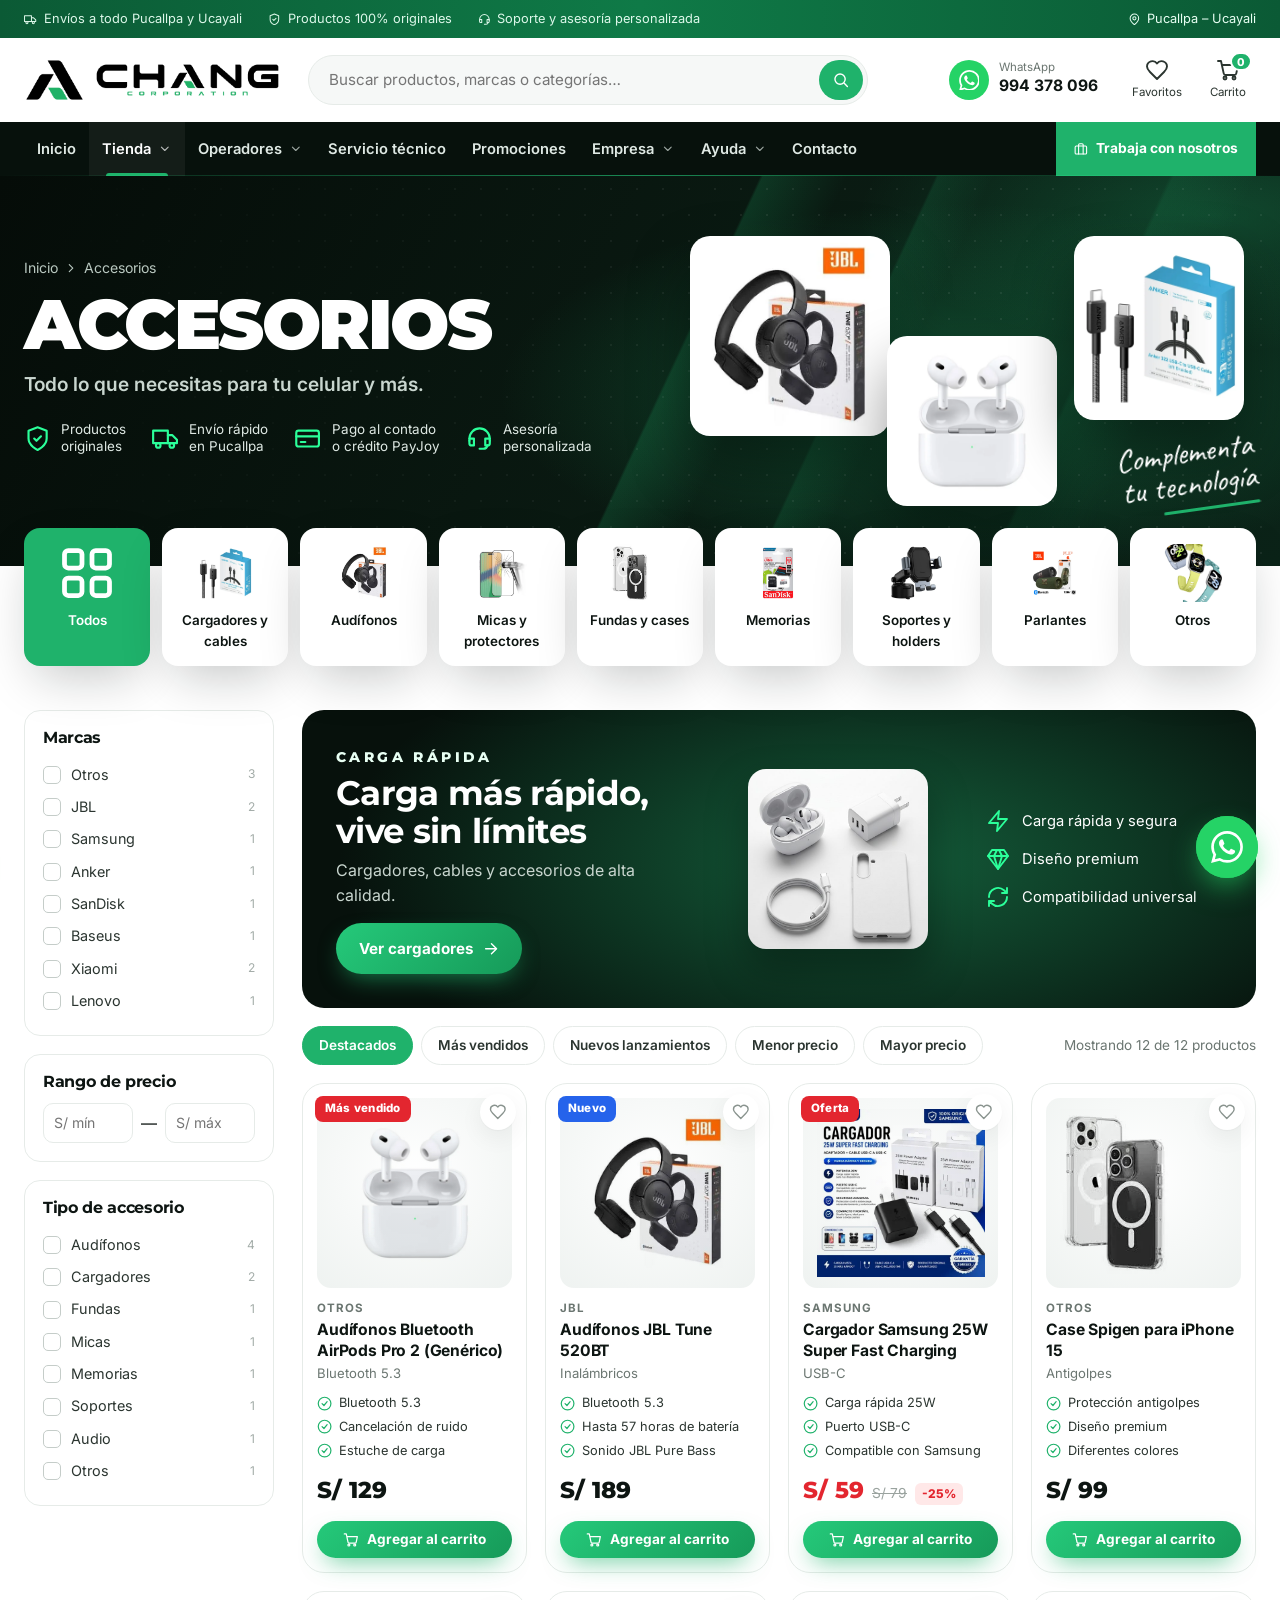
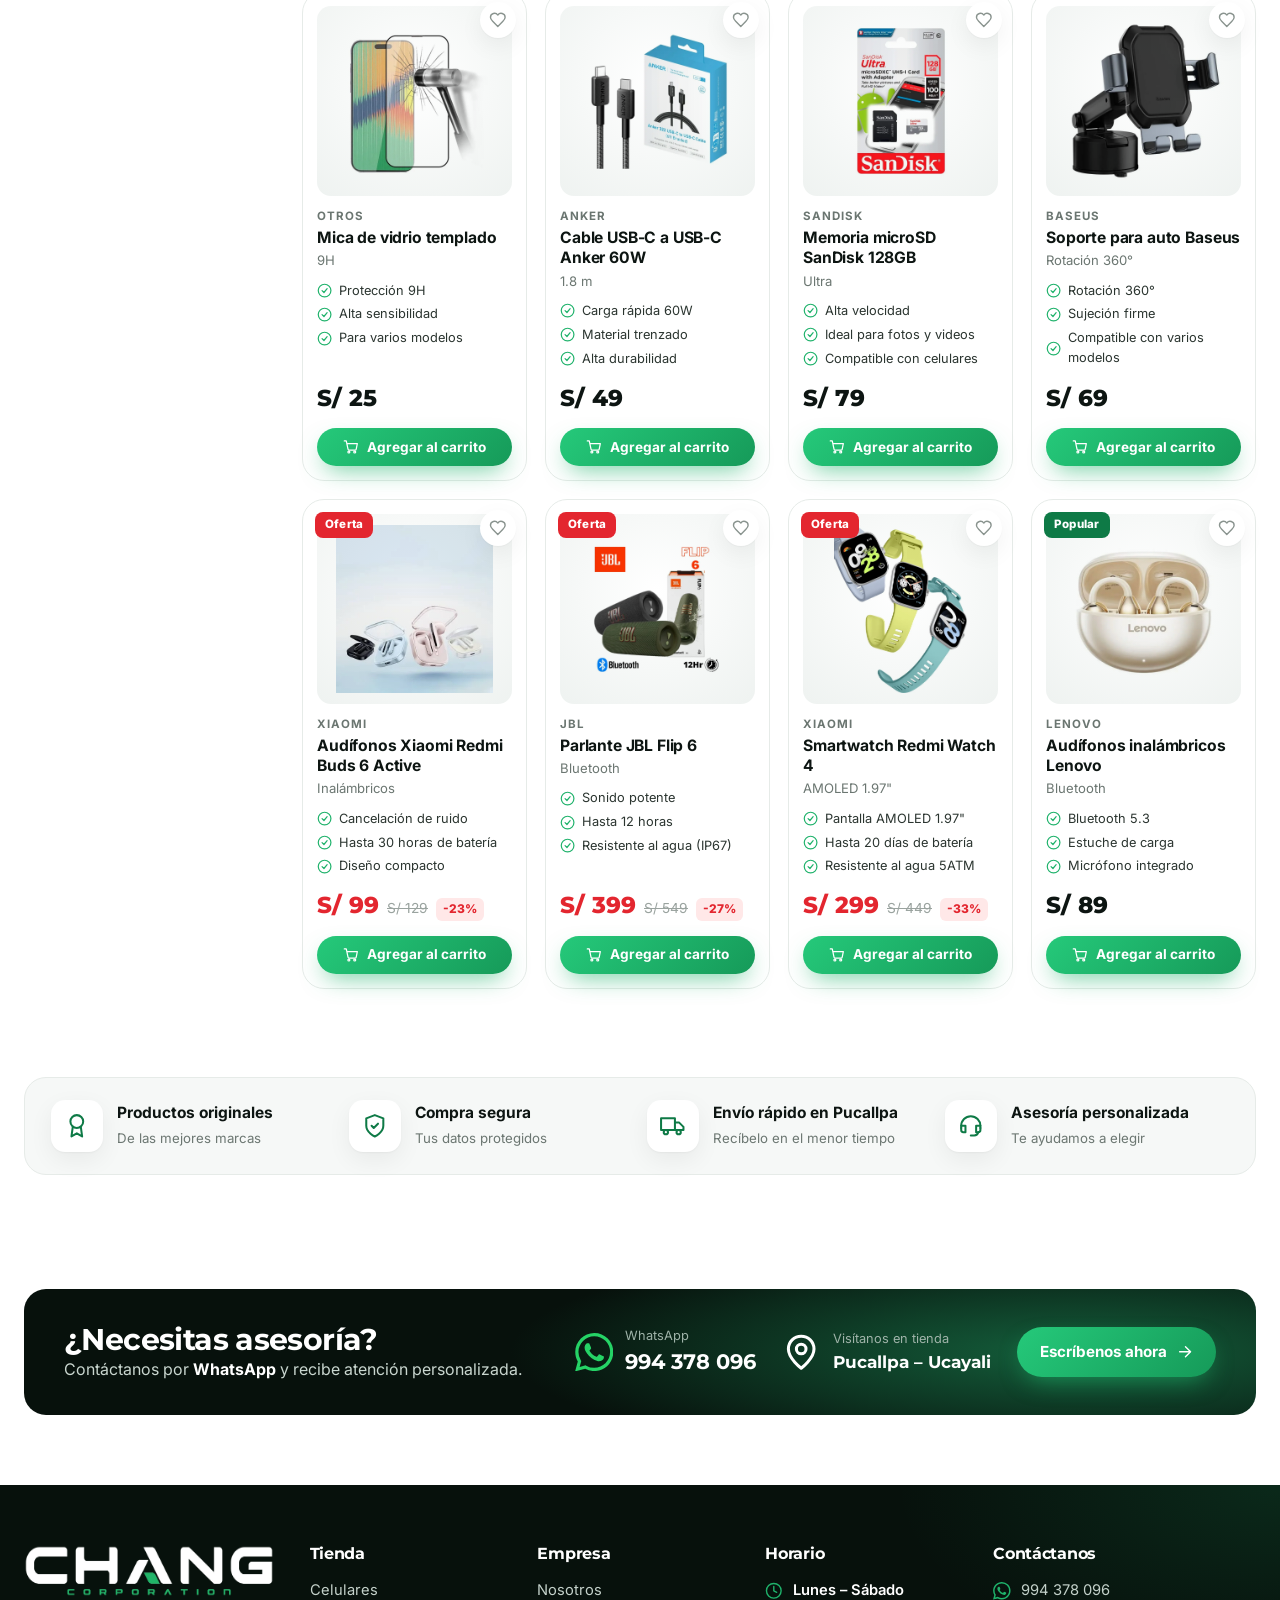
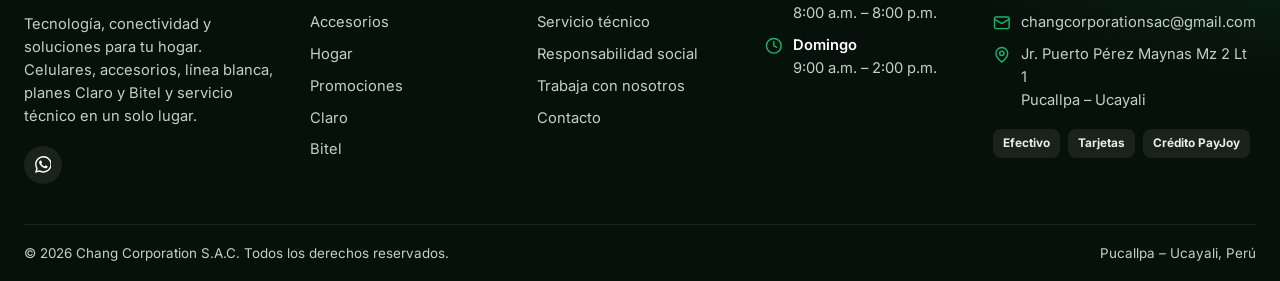
==== commit 4e636139: "Fotos reales en los 23 productos de Hogar y Accesorios, banners y categorías Co-Authored-By: Claude " ====
--- a/accesorios.html
+++ b/accesorios.html
@@ -27,8 +27,8 @@
     <h1>Accesorios</h1><p class="lead">Todo lo que necesitas para tu celular y más.</p>
     <div class="s-feats"><div><span data-ic="shield"></span><span>Productos<br>originales</span></div><div><span data-ic="truck"></span><span>Envío rápido<br>en Pucallpa</span></div><div><span data-ic="card"></span><span>Pago al contado<br>o crédito PayJoy</span></div><div><span data-ic="headset"></span><span>Asesoría<br>personalizada</span></div></div>
   </div>
-  <div class="phero-art"><div class="art-abs float" data-art="headphones|#222" style="width:250px;left:4%;top:20px"></div><div class="art-abs float2" data-art="earbuds|#fff" style="width:190px;left:42%;top:110px"></div><div class="art-abs float3" data-art="charger|#fff" style="width:170px;right:2%;top:30px"></div><div class="script">Complementa<br>tu tecnología</div></div>
-</div></section><div class="wrap"><div class="subcats "><button class="sc on" data-sub="all"><span class="sc-art"><span data-ic="grid"></span></span>Todos</button><button class="sc " data-sub="Cargadores"><span class="sc-art" data-art="charger|#fff"></span>Cargadores y cables</button><button class="sc " data-sub="Audífonos"><span class="sc-art" data-art="headphones|#222"></span>Audífonos</button><button class="sc " data-sub="Micas"><span class="sc-art" data-art="glass|#9fd3ff"></span>Micas y protectores</button><button class="sc " data-sub="Fundas"><span class="sc-art" data-art="case|#1d2127"></span>Fundas y cases</button><button class="sc " data-sub="Memorias"><span class="sc-art" data-art="microsd|#c8102e"></span>Memorias</button><button class="sc " data-sub="Soportes"><span class="sc-art" data-art="holder|#222"></span>Soportes y holders</button><button class="sc " data-sub="Audio"><span class="sc-art" data-art="speaker|#222"></span>Parlantes</button><button class="sc " data-sub="Otros"><span class="sc-art" data-art="watch|#222"></span>Otros</button></div></div><section class="sec-sm"><div class="wrap"><div class="catalog" data-catalog data-cat="accesorios">
+  <div class="phero-art"><img class="art-abs float" src="img/productos/jbl520.webp" alt="" style="width:200px;height:auto;left:2%;top:30px;border-radius:20px;box-shadow:0 30px 60px rgba(0,0,0,.4);background:#fff"><img class="art-abs float2" src="img/productos/airp.webp" alt="" style="width:170px;height:auto;left:36%;top:130px;border-radius:20px;box-shadow:0 30px 60px rgba(0,0,0,.4);background:#fff"><img class="art-abs float3" src="img/productos/anker.webp" alt="" style="width:170px;height:auto;right:2%;top:30px;border-radius:20px;box-shadow:0 30px 60px rgba(0,0,0,.4);background:#fff"><div class="script">Complementa<br>tu tecnología</div></div>
+</div></section><div class="wrap"><div class="subcats "><button class="sc on" data-sub="all"><span class="sc-art"><span data-ic="grid"></span></span>Todos</button><button class="sc " data-sub="Cargadores"><span class="sc-art"><img src="img/productos/anker.webp" alt="" style="height:58px;width:58px;object-fit:cover;border-radius:12px"></span>Cargadores y cables</button><button class="sc " data-sub="Audífonos"><span class="sc-art"><img src="img/productos/jbl520.webp" alt="" style="height:58px;width:58px;object-fit:cover;border-radius:12px"></span>Audífonos</button><button class="sc " data-sub="Micas"><span class="sc-art"><img src="img/productos/mica.webp" alt="" style="height:58px;width:58px;object-fit:cover;border-radius:12px"></span>Micas y protectores</button><button class="sc " data-sub="Fundas"><span class="sc-art"><img src="img/productos/spigen.webp" alt="" style="height:58px;width:58px;object-fit:cover;border-radius:12px"></span>Fundas y cases</button><button class="sc " data-sub="Memorias"><span class="sc-art"><img src="img/productos/sd128.webp" alt="" style="height:58px;width:58px;object-fit:cover;border-radius:12px"></span>Memorias</button><button class="sc " data-sub="Soportes"><span class="sc-art"><img src="img/productos/baseus.webp" alt="" style="height:58px;width:58px;object-fit:cover;border-radius:12px"></span>Soportes y holders</button><button class="sc " data-sub="Audio"><span class="sc-art"><img src="img/productos/flip6.webp" alt="" style="height:58px;width:58px;object-fit:cover;border-radius:12px"></span>Parlantes</button><button class="sc " data-sub="Otros"><span class="sc-art"><img src="img/productos/watch4.webp" alt="" style="height:58px;width:58px;object-fit:cover;border-radius:12px"></span>Otros</button></div></div><section class="sec-sm"><div class="wrap"><div class="catalog" data-catalog data-cat="accesorios">
   <aside class="side">
     
     <div class="side-box"><h4>Marcas</h4><div data-f="marcas"></div></div>
@@ -38,7 +38,7 @@
   </aside>
   <div>
     <div class="feat  rv"><div><span class="tag">CARGA RÁPIDA</span><h3>Carga más rápido, vive sin límites</h3><p>Cargadores, cables y accesorios de alta calidad.</p><a class="btn btn-g" href="#" data-sub="Cargadores">Ver cargadores <span data-ic="arrow"></span></a></div>
-  <div class="f-art float" data-art="charger|#fff"></div><ul><li><span data-ic="zap"></span>Carga rápida y segura</li><li><span data-ic="gem"></span>Diseño premium</li><li><span data-ic="refresh"></span>Compatibilidad universal</li></ul></div>
+  <div class="f-art float"><img src="img/fotos/cat-accesorios.jpg" alt="" style="height:100%;width:auto;border-radius:18px;box-shadow:0 20px 40px rgba(0,0,0,.35)"></div><ul><li><span data-ic="zap"></span>Carga rápida y segura</li><li><span data-ic="gem"></span>Diseño premium</li><li><span data-ic="refresh"></span>Compatibilidad universal</li></ul></div>
     <div class="toolbar"><button class="pill filters-btn" data-openfilters><span data-ic="filter"></span> Filtros</button><button class="pill on" data-sort="dest">Destacados</button><button class="pill " data-sort="top">Más vendidos</button><button class="pill " data-sort="new">Nuevos lanzamientos</button><button class="pill " data-sort="low">Menor precio</button><button class="pill " data-sort="high">Mayor precio</button><span class="count" data-count></span></div>
     <div class="pgrid" data-grid></div>
   </div>
